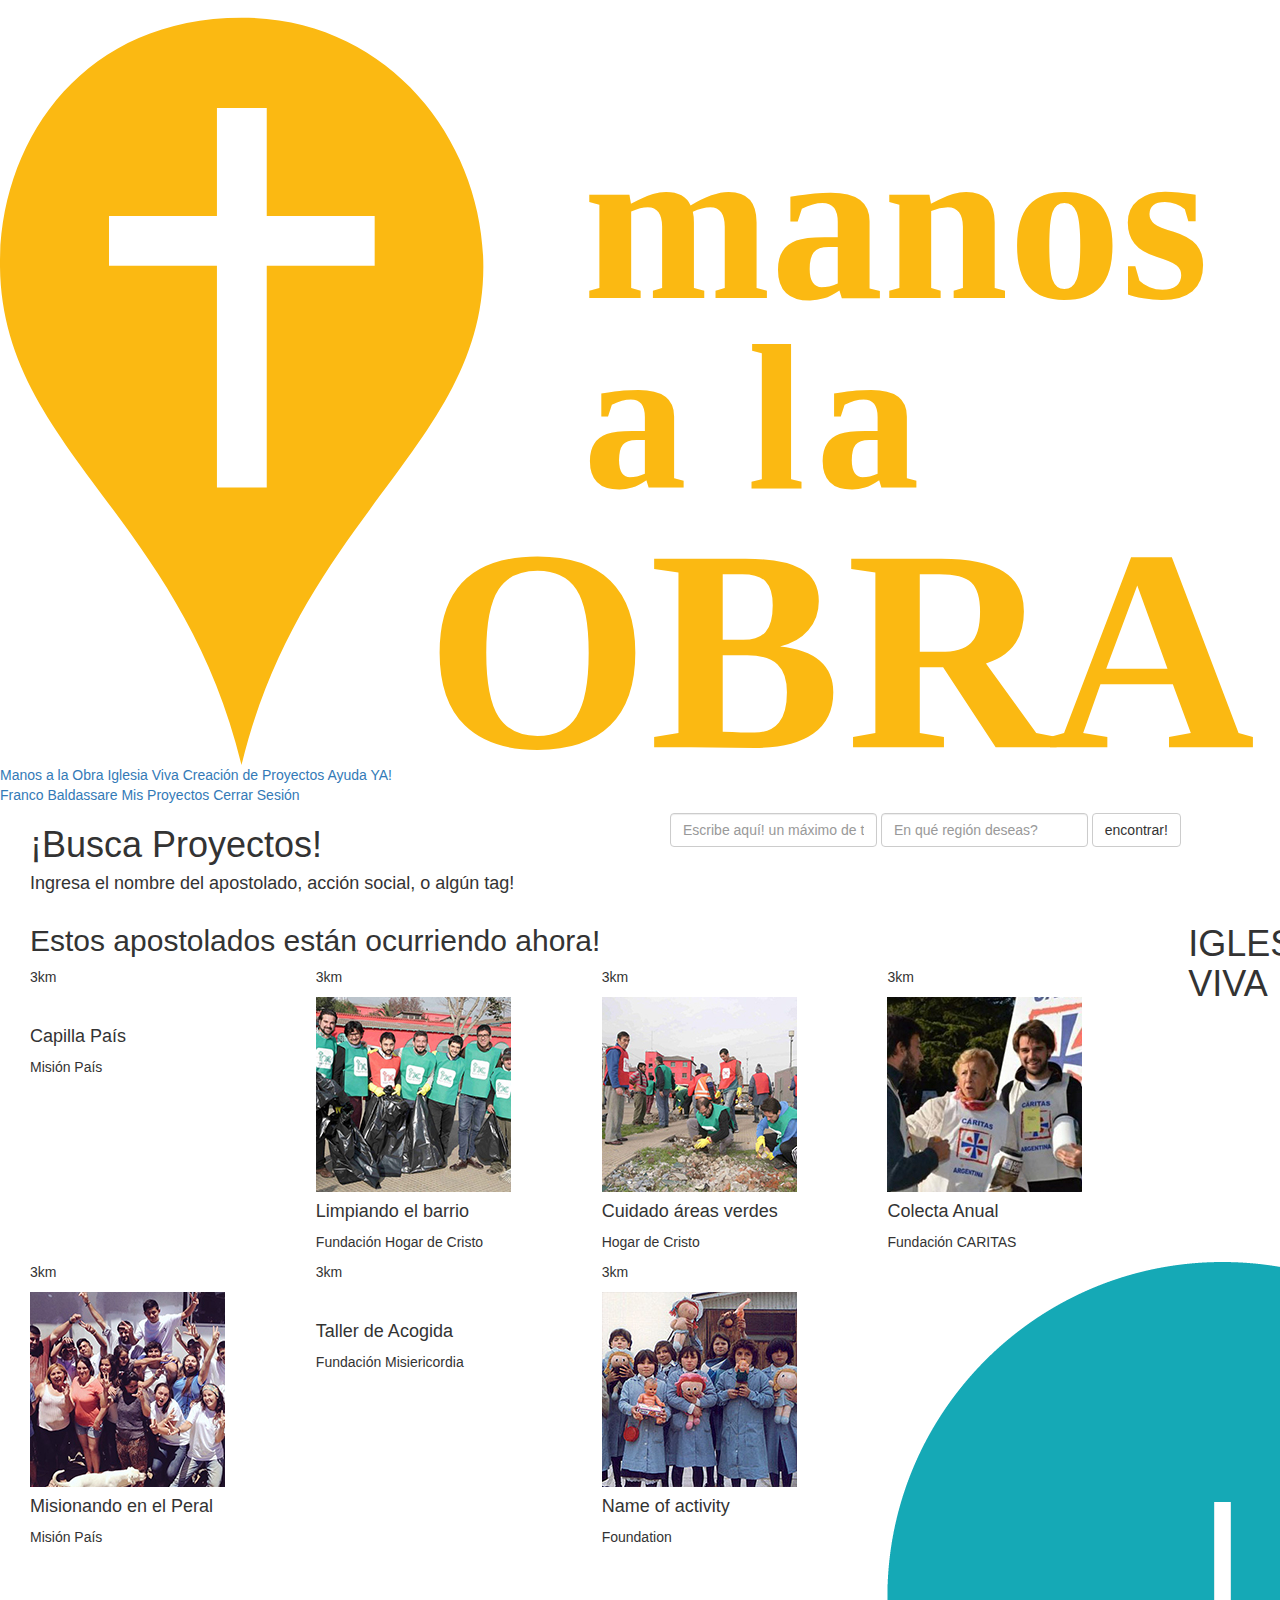
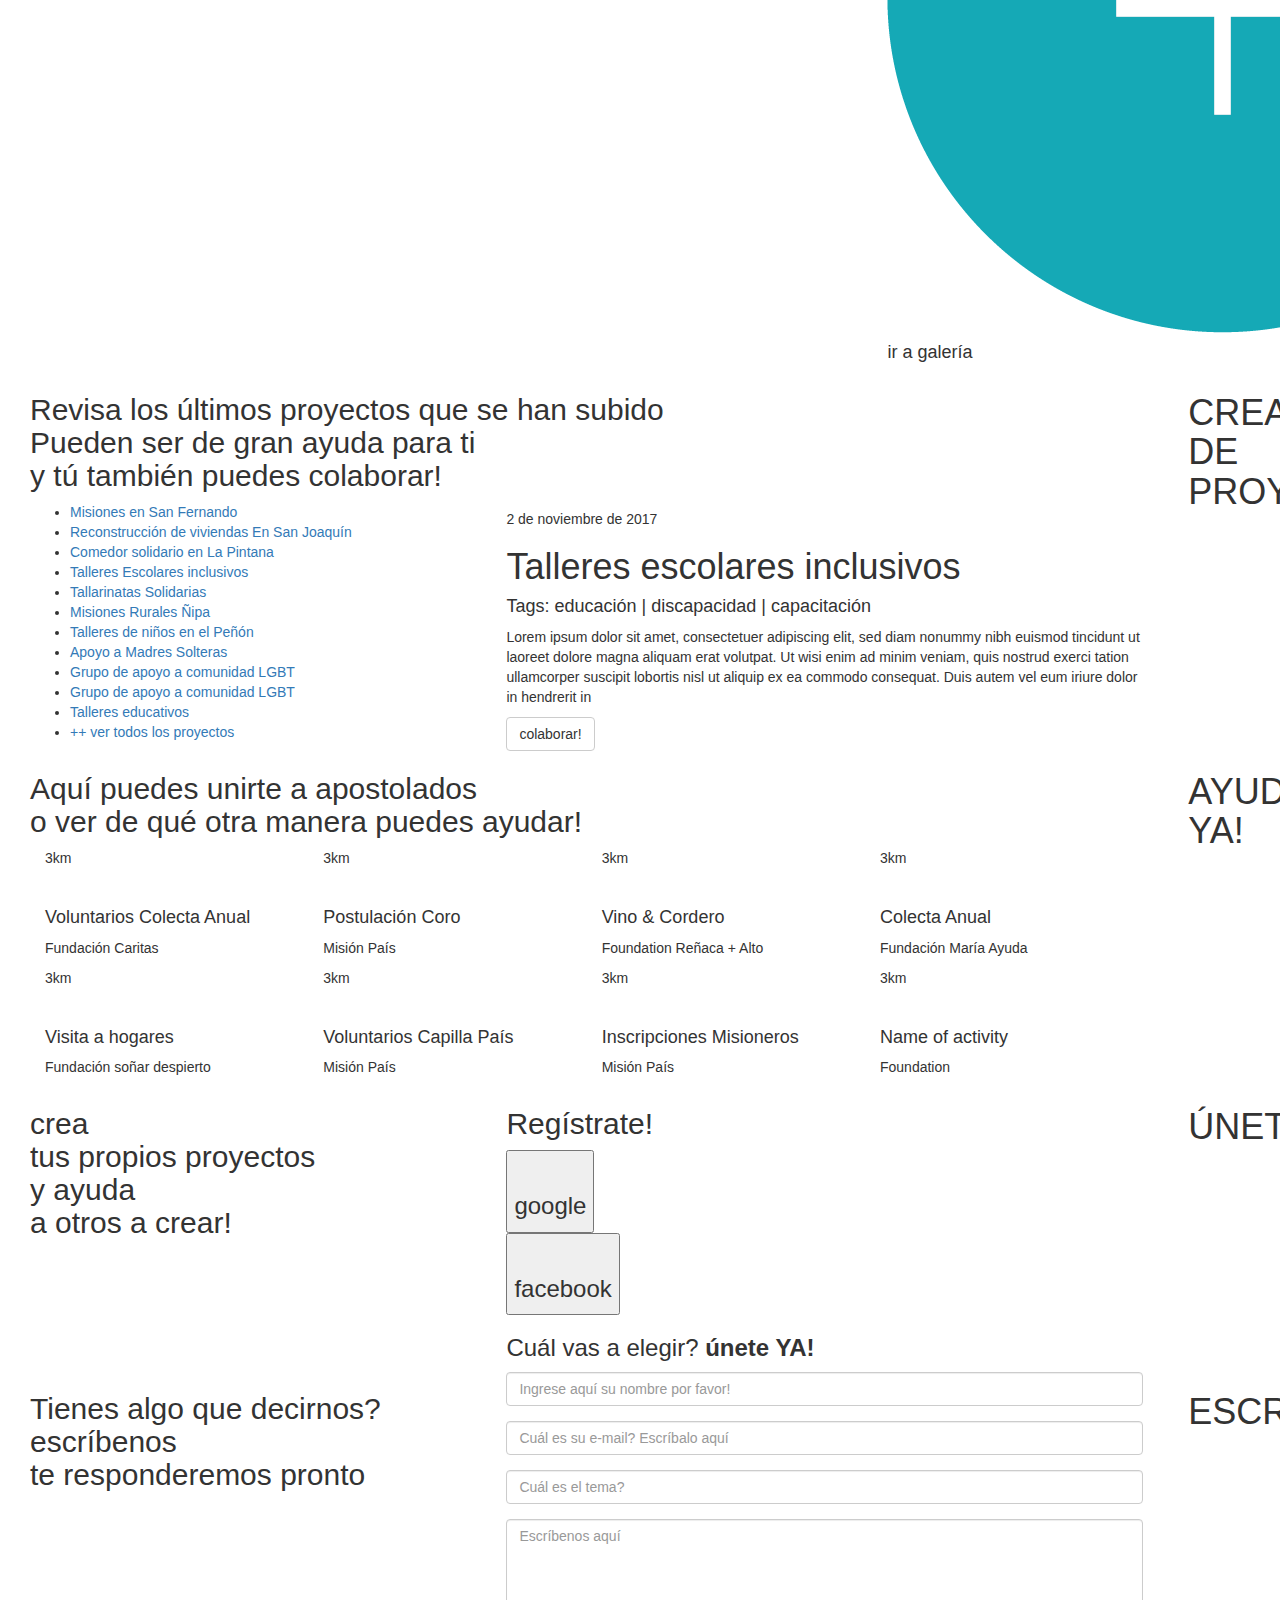
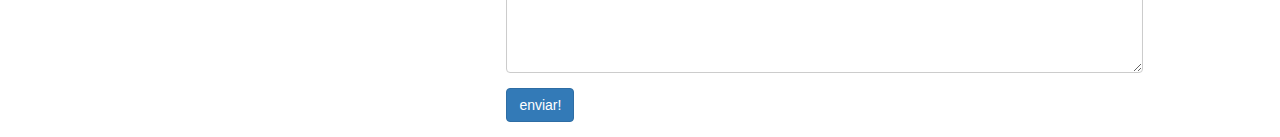
==== index.html @ 444c3d43 "agregando responsive" ====
<!DOCTYPE html>
<html lang="es">

<head>
    <meta charset="UTF-8">
    <meta name="viewport" content="width=device-width, initial-scale=1.0">
    <meta http-equiv="X-UA-Compatible" content="ie=edge">
    <title>Manos a la obra</title>

    <!-- Latest compiled and minified CSS -->
    <link rel="stylesheet" href="https://maxcdn.bootstrapcdn.com/bootstrap/3.3.7/css/bootstrap.min.css" integrity="sha384-BVYiiSIFeK1dGmJRAkycuHAHRg32OmUcww7on3RYdg4Va+PmSTsz/K68vbdEjh4u"
        crossorigin="anonymous">

    <!-- Galería de Javascript -> JQuery -->
    <script src="https://code.jquery.com/jquery-3.3.1.min.js"></script>

    <!-- Latest compiled and minified JavaScript -->
    <script src="https://maxcdn.bootstrapcdn.com/bootstrap/3.3.7/js/bootstrap.min.js" integrity="sha384-Tc5IQib027qvyjSMfHjOMaLkfuWVxZxUPnCJA7l2mCWNIpG9mGCD8wGNIcPD7Txa"
        crossorigin="anonymous"></script>

    <!-- My Css barbershop -->
    <link rel="stylesheet" href="assets/css/style.css">

    <!-- fonts -->
    <link href="https://fonts.googleapis.com/css?family=Libre+Baskerville:400,400i,700|Ubuntu:300,400,500,700" rel="stylesheet">
</head>

<body>
    <header>
        <div class="sidenav">
            <div class="sidenav-brand">
                <a href="index.html">
                    <img src="Assets/icons/logo.svg" alt="">
                </a>
            </div>
            <div class="sidenav-menu_top">
                <a href="#">Manos a la Obra</a>
                <a href="#">Iglesia Viva</a>
                <a href="#">Creación de Proyectos</a>
                <a href="#">Ayuda YA!</a>
            </div>
            <div class="sidenav-menu_botton">
                <div class="profile-avatar_img">
                </div>
                <a href="#">Franco Baldassare</a>
                <a href="#">Mis Proyectos</a>
                <a href="#">Cerrar Sesión</a>
            </div>
        </div>
    </header>
    <section id="buscador" class="container-fluid">
        <div class="row">
            <div class="col-lg-12 col-md-12 col-sm-12 col-xs-12">
                <div class="col-md-6">
                    <h1 class="color-violet">¡Busca Proyectos!</h1>
                    <h4 class="color-white">Ingresa el nombre del apostolado, acción social, o algún tag!</h4>
                </div>
                <div class="col-md-6">
                    <form class="navbar-form navbar-left" role="search">
                        <div class="form-group form-buscador">
                            <input type="text" class="form-control" placeholder="Escribe aquí! un máximo de tres, tags">
                        </div>
                        <div class="form-group form-buscador">
                            <input type="text" class="form-control" placeholder="En qué región deseas?">
                        </div>
                        <button type="submit" class="btn btn-default color-white">encontrar!</button>
                    </form>
                </div>
            </div>
        </div>
    </section>
    <section id="iglesia-viva" class=" container-fluid">
        <div class="row">
            <div class="col-lg-11 col-md-11 col-sm-11 col-xs-11">
                <div class="col-lg-12 col-md-12 col-sm-12 col-xs-12">
                    <h2 class="color-cian">Estos apostolados están ocurriendo ahora!</h2>
                </div>
                <div class="iglesia-viva_thumbnail col-md-3 col-sm-3 col-xs-6">
                    <div class="iglesia-viva_thumbnail_img">
                        <div class="iglesia-viva_thumbnail_img_km">
                            <p>3km</p>
                        </div>
                        <img src="assets/images/edit/capilla.jpg" class="img_circle img_circle_color-cian" alt="">
                    </div>
                    <h4>Capilla País</h4>
                    <p>Misión País</p>
                </div>
                <div class="iglesia-viva_thumbnail col-md-3 col-sm-3 col-xs-6">
                    <div class="iglesia-viva_thumbnail_img">
                        <div class="iglesia-viva_thumbnail_img_km">
                            <p>3km</p>
                        </div>
                        <img src="Assets/images/edit/img2.jpg" class="img_circle img_circle_color-cian" alt="">
                    </div>
                    <h4>Limpiando el barrio</h4>
                    <p>Fundación Hogar de Cristo</p>
                </div>
                <div class="iglesia-viva_thumbnail col-md-3 col-sm-3 col-xs-6">
                    <div class="iglesia-viva_thumbnail_img">
                        <div class="iglesia-viva_thumbnail_img_km">
                            <p>3km</p>
                        </div>
                        <img src="Assets/images/edit/img1.jpg" class="img_circle img_circle_color-cian" alt="">
                    </div>
                    <h4>Cuidado áreas verdes</h4>
                    <p>Hogar de Cristo</p>
                </div>
                <div class="iglesia-viva_thumbnail col-md-3 col-sm-3 col-xs-6">
                    <div class="iglesia-viva_thumbnail_img">
                        <div class="iglesia-viva_thumbnail_img_km">
                            <p>3km</p>
                        </div>
                        <img src="Assets/images/edit/img3.jpg" class="img_circle img_circle_color-cian" alt="">
                    </div>
                    <h4>Colecta Anual</h4>
                    <p>Fundación CARITAS</p>
                </div>
                <div class="iglesia-viva_thumbnail col-md-3 col-sm-3 col-xs-6">
                    <div class="iglesia-viva_thumbnail_img">
                        <div class="iglesia-viva_thumbnail_img_km">
                            <p>3km</p>
                        </div>
                        <img src="Assets/images/edit/img5.jpg" class="img_circle img_circle_color-cian" alt="">
                    </div>
                    <h4>Misionando en el Peral</h4>
                    <p>Misión País</p>
                </div>
                <div class="iglesia-viva_thumbnail col-md-3 col-sm-3 col-xs-6">
                    <div class="iglesia-viva_thumbnail_img">
                        <div class="iglesia-viva_thumbnail_img_km">
                            <p>3km</p>
                        </div>
                        <img src="assets/images/edit/misericordia.jpg" class="img_circle img_circle_color-cian" alt="">
                    </div>
                    <h4>Taller de Acogida</h4>
                    <p>Fundación Misiericordia</p>
                </div>
                <div class="iglesia-viva_thumbnail col-md-3 col-sm-3 col-xs-6">
                    <div class="iglesia-viva_thumbnail_img">
                        <div class="iglesia-viva_thumbnail_img_km">
                            <p>3km</p>
                        </div>
                        <img src="Assets/images/edit/img6.jpg" class="img_circle img_circle_color-cian" alt="">
                    </div>
                    <h4>Name of activity</h4>
                    <p>Foundation</p>
                </div>
                <div class="iglesia-viva_thumbnail col-md-3 col-sm-3 col-xs-6">
                    <div class="iglesia-viva_thumbnail_img">
                        <div class="iglesia-viva_thumbnail_img_km">

                        </div>
                        <img src="Assets/icons/07a9b6-01.png" class="img_circle img_circle_color-cian" alt="">
                    </div>
                    <h4>ir a galería </h4>
                </div>
            </div>
            <div class="col-md-1 col-sm-1 col-xs-1">
                <h1 class="text_vertical-rotate text-uppercase color-cian" class="text_vertical-rotate text-uppercase color-cian">Iglesia
                    viva</h1>
            </div>
        </div>

    </section>
    <section id="creacion-de-proyectos" class=" container-fluid">
        <div class="row">
            <div class="col-lg-11 col-md-11 col-sm-11 col-xs-11">
                <div class="col-lg-12 col-md-12 col-sm-12 col-xs-12">
                    <h2 class="color-white">
                        Revisa los últimos proyectos que se han subido<br>
                        Pueden ser de gran ayuda para ti<br>
                        y tú también puedes colaborar!
                    </h2>
                </div>
                <div class="col-md-5 crear-proyectos_font">
                    <ul>
                        <li><a href="#">Misiones en San Fernando
                            </a></li>
                        <li><a href="#">Reconstrucción de viviendas En San Joaquín
                            </a></li>
                        <li><a href="#">Comedor solidario en La Pintana
                            </a></li>
                        <li><a href="#">Talleres Escolares inclusivos</a></li>
                        <li><a href="#">Tallarinatas Solidarias
                            </a></li>
                        <li><a href="#">Misiones Rurales Ñipa
                            </a></li>
                        <li><a href="#" class="active">Talleres de niños en el Peñón
                            </a></li>
                        <li><a href="#">Apoyo a Madres Solteras
                            </a></li>
                        <li><a href="#">Grupo de apoyo a comunidad LGBT
                            </a></li>
                        <li><a href="#">Grupo de apoyo a comunidad LGBT
                            </a></li>
                        <li><a href="#">Talleres educativos
                            </a></li>
                        <li><a href="#">++ ver todos los proyectos</a></li>
                    </ul>
                </div>
                <div class="col-md-7 crear-proyectos_font">
                    <article class="nuevo-proyecto">
                        <h5>2 de noviembre de 2017</h5>
                        <h1>Talleres escolares inclusivos</h1>
                        <h4>Tags: educación | discapacidad | capacitación</h4>
                        <p>Lorem ipsum dolor sit amet, consectetuer adipiscing elit, sed diam nonummy nibh euismod
                            tincidunt ut laoreet dolore magna aliquam erat volutpat. Ut wisi enim ad minim veniam, quis
                            nostrud exerci tation ullamcorper suscipit lobortis nisl ut aliquip ex ea commodo
                            consequat. Duis autem vel eum iriure dolor in hendrerit in </p>
                        <button class="btn btn-default color-white">colaborar!</button>

                    </article>
                </div>
            </div>
            <div class="col-md-1">
                <h1 class="text_vertical-rotate text-uppercase color-white">creación de proyectos</h1>
            </div>
        </div>
    </section>
    <section id="ayuda-ya" class=" container-fluid">
        <div class="row">
            <div class="col-lg-11 col-md-11 col-sm-11 col-xs-11">

                <div class="col-lg-12 col-md-12 col-sm-12 col-xs-12">
                    <h2 class="color-violet">Aquí puedes unirte a apostolados<br>
                        o ver de qué otra manera puedes ayudar!</h2>
                </div>
                <div class="col-lg-12 col-md-12 col-sm-12 col-xs-12">
                    <div class="ayuda-ya_thumbnail col-lg-3 col-md-3 col-sm-3 col-xs-6">
                        <div class="ayuda-ya_thumbnail_img">
                            <div class="ayuda-ya_thumbnail_img_km">
                                <p>3km</p>
                            </div>
                            <img src="assets/images/edit/caritas.jpg" class="img_circle img_circle_color-violet" alt="">
                        </div>
                        <h4>Voluntarios Colecta Anual</h4>
                        <p>Fundación Caritas</p>
                    </div>
                    <div class="ayuda-ya_thumbnail col-lg-3 col-md-3 col-sm-3 col-xs-6">
                        <div class="ayuda-ya_thumbnail_img">

                            <div class="ayuda-ya_thumbnail_img_km">
                                <p>3km</p>
                            </div>
                            <img src="assets/images/edit/coromisionpais.jpg" class="img_circle img_circle_color-violet"
                                alt="">
                        </div>
                        <h4>Postulación Coro</h4>
                        <p>Misión País</p>
                    </div>
                    <div class="ayuda-ya_thumbnail col-lg-3 col-md-3 col-sm-3 col-xs-6">
                        <div class="ayuda-ya_thumbnail_img">
                            <div class="ayuda-ya_thumbnail_img_km">
                                <p>3km</p>
                            </div>
                            <img src="assets/images/edit/img4.jpg" class="img_circle img_circle_color-violet" alt="">
                        </div>
                        <h4>Vino & Cordero</h4>
                        <p>Foundation Reñaca + Alto</p>
                    </div>
                    <div class="ayuda-ya_thumbnail col-lg-3 col-md-3 col-sm-3 col-xs-6">
                        <div class="ayuda-ya_thumbnail_img">
                            <div class="ayuda-ya_thumbnail_img_km">
                                <p>3km</p>
                            </div>
                            <img src="assets/images/edit/img7.jpg" class="img_circle img_circle_color-violet" alt="">
                        </div>
                        <h4>Colecta Anual</h4>
                        <p>Fundación María Ayuda</p>
                    </div>
                    <div class="ayuda-ya_thumbnail col-lg-3 col-md-3 col-sm-3 col-xs-6">
                        <div class="ayuda-ya_thumbnail_img">
                            <div class="ayuda-ya_thumbnail_img_km">
                                <p>3km</p>
                            </div>
                            <img src="assets/images/edit/img9.jpg" class="img_circle img_circle_color-violet" alt="">
                        </div>
                        <h4>Visita a hogares</h4>
                        <p>Fundación soñar despierto</p>
                    </div>
                    <div class="ayuda-ya_thumbnail col-lg-3 col-md-3 col-sm-3 col-xs-6">
                        <div class="ayuda-ya_thumbnail_img">
                            <div class="ayuda-ya_thumbnail_img_km">
                                <p>3km</p>
                            </div>
                            <img src="assets/images/edit/inscripcionescapilla.jpg" class="img_circle img_circle_color-violet"
                                alt="">
                        </div>
                        <h4>Voluntarios Capilla País</h4>
                        <p>Misión País</p>
                    </div>
                    <div class="ayuda-ya_thumbnail col-lg-3 col-md-3 col-sm-3 col-xs-6">
                        <div class="ayuda-ya_thumbnail_img">
                            <div class="ayuda-ya_thumbnail_img_km">
                                <p>3km</p>
                            </div>
                            <img src="assets/images/edit/MisionPais.jpg" class="img_circle img_circle_color-violet" alt="">
                        </div>
                        <h4>Inscripciones Misioneros</h4>
                        <p>Misión País</p>
                    </div>
                    <div class="ayuda-ya_thumbnail col-lg-3 col-md-3 col-sm-3 col-xs-6">
                        <div class="ayuda-ya_thumbnail_img">
                            <div class="ayuda-ya_thumbnail_img_km">
                                <p>3km</p>
                            </div>
                            <img src="assets/images/edit/img3.jpg" class="img_circle img_circle_color-violet" alt="">
                        </div>
                        <h4>Name of activity</h4>
                        <p>Foundation</p>
                    </div>
                </div>
            </div>
            <div class="col-md-1">
                <h1 class="text_vertical-rotate text-uppercase color-violet">ayuda ya!</h1>
            </div>
        </div>
    </section>
    <section id="unete" class="container-fluid">
        <div class="row color-white">
            <div class="col-lg-11 col-md-11 col-sm-11 col-xs-11">
                <div class="col-md-5">
                    <h2 class=""><span class="mensaje-grande">crea</span><br>
                        tus propios proyectos<br>
                        <span class="mensaje-grande">y ayuda</span><br>
                        a otros a crear!</h2>
                </div>
                <div class="col-md-7">
                    <h2>Regístrate!</h2>
                    <button>
                        <img src="assets/icons/noun_gmail_1014790.svg" height="100px" alt="">
                        <h3>google</h3>
                    </button>
                    <div id="vertical-line"></div>
                    <button>
                        <img src="assets/icons/iconmonstr-facebook-6.svg" height="100px" alt="">
                        <h3>facebook</h3>
                    </button>
                    <h3>Cuál vas a elegir? <strong>únete YA!</strong></h3>
                </div>
            </div>
            <div class="col-md-1">
                <h1 class="text_vertical-rotate text-uppercase">únete</h1>
            </div>
        </div>
    </section>
    <footer id="contacto" class=" container-fluid">
        <div class="row color-white">
            <div class="col-lg-11 col-md-11 col-sm-11 col-xs-11">
                <div class="col-md-5">
                    <h2>
                        Tienes algo que decirnos?<br>
                        <span class="mensaje-grande">escríbenos</span> <br>
                        <span class="mensaje-light">te responderemos pronto</span>
                    </h2>
                </div>
                <div class="col-md-7">
                    <form role="form">
                        <div class="form-group">
                            <input type="email" class="form-control" placeholder="Ingrese aquí su nombre por favor!" id="email">
                        </div>
                        <div class="form-group">
                            <input type="email" class="form-control" placeholder="Cuál es su e-mail? Escríbalo aquí" id="email">
                        </div>
                        <div class="form-group">
                            <!-- Subject field -->
                            <input class="form-control" id="subject" name="subject" type="text" placeholder="Cuál es el tema?" />
                        </div>
                        <div class="form-group">
                            <!-- Message field -->
                            <textarea class="form-control" cols="30" id="message" name="message" rows="7" placeholder="Escríbenos aquí"></textarea>
                        </div>
                        <div class="form-group">
                            <button class="btn btn-primary " name="submit" type="submit">enviar!</button>
                        </div>
                    </form>
                </div>
            </div>
            <div class="col-md-1">
                <h1 class="text_vertical-rotate text-uppercase">Escríbenos!</h1>
            </div>
        </div>
    </footer>
</body>

</html>
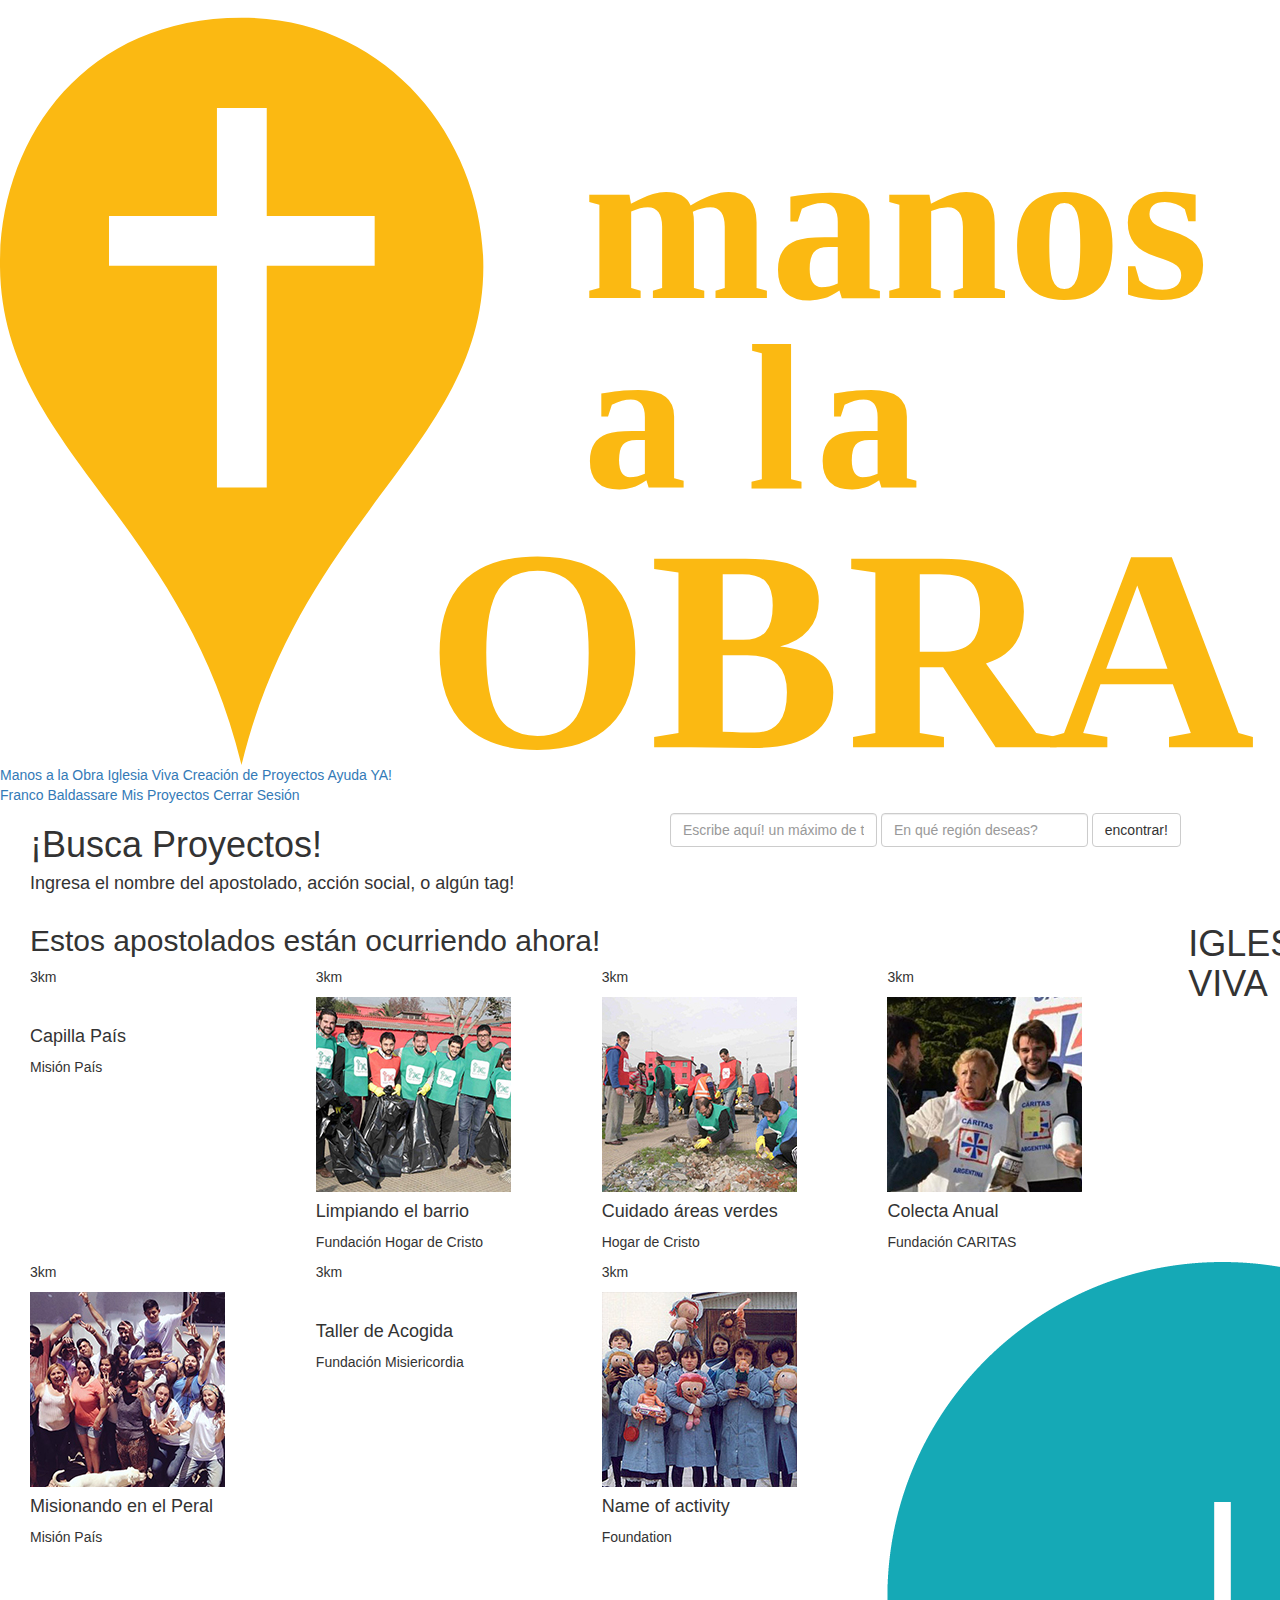
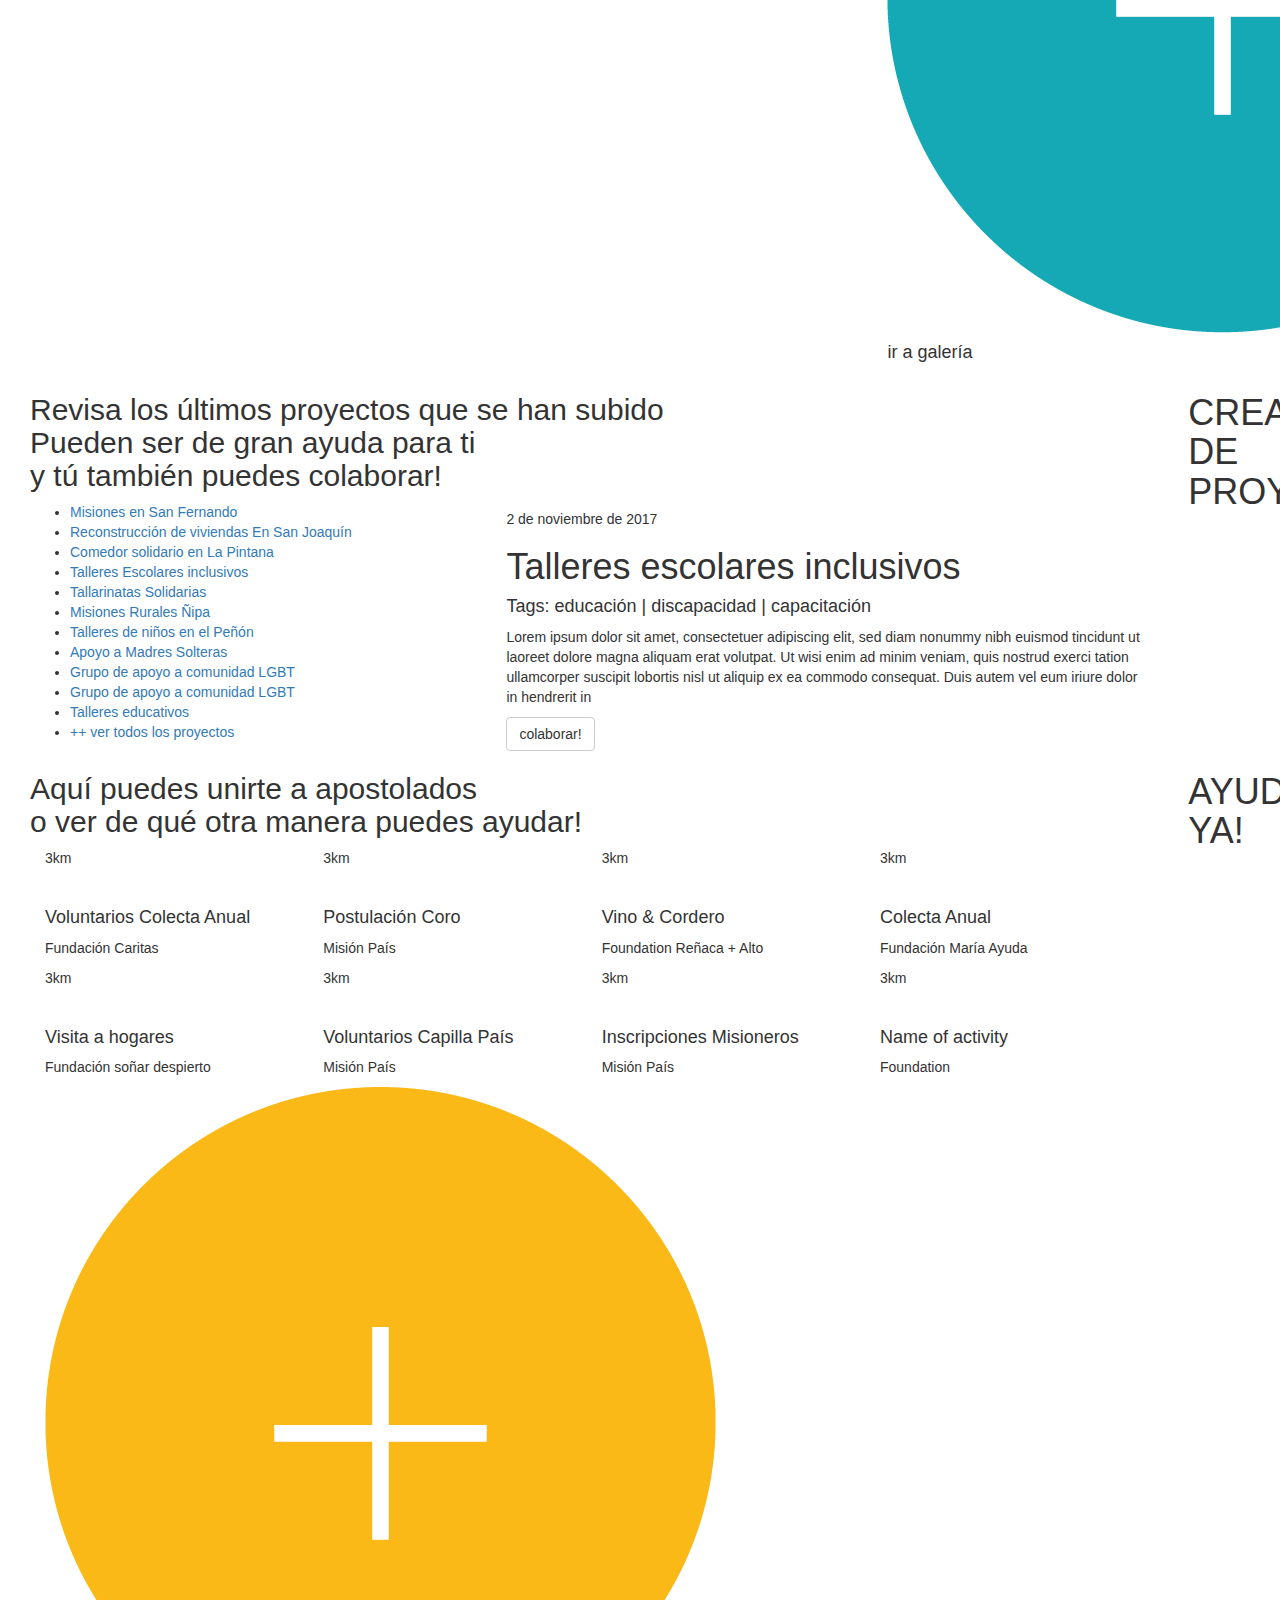
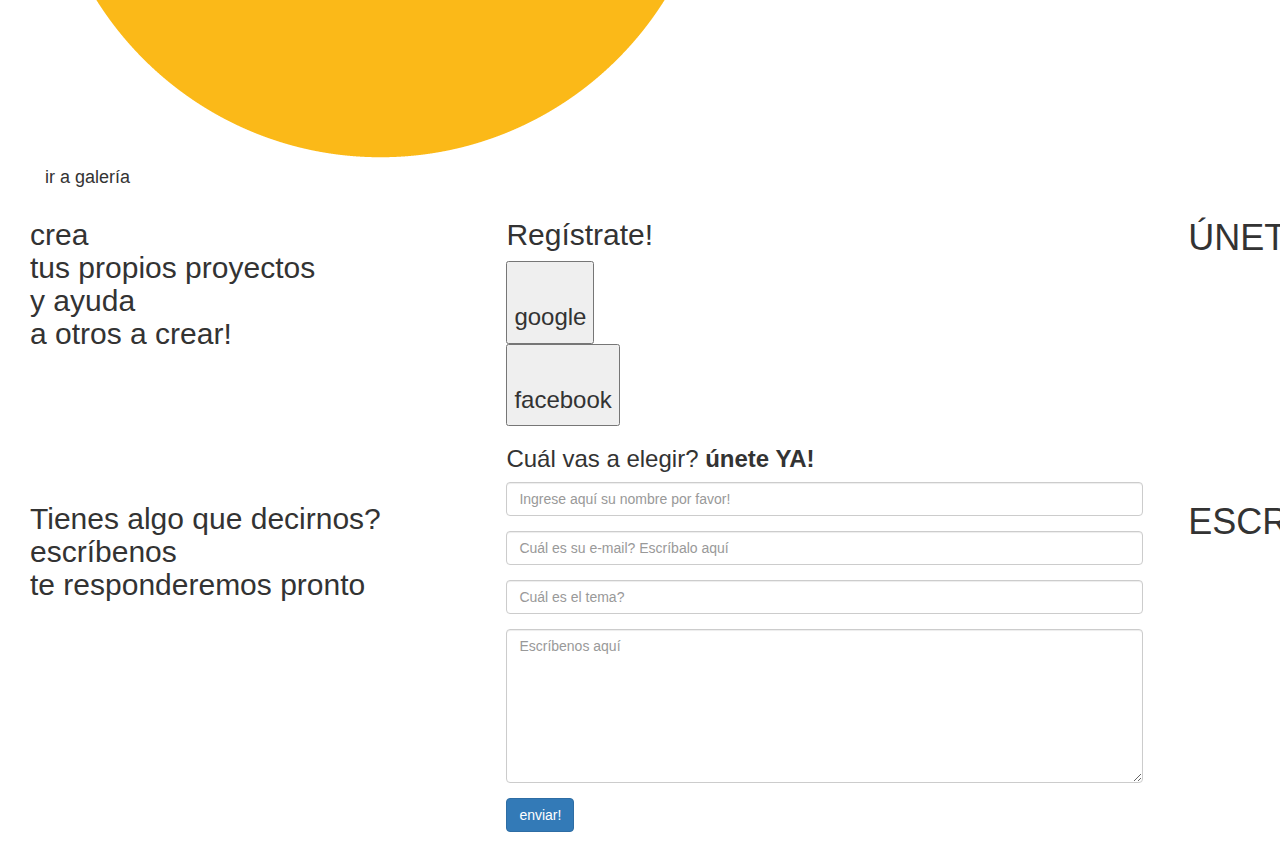
==== commit aae1a87f: "pruebas responsive" ====
--- a/index.html
+++ b/index.html
@@ -51,12 +51,12 @@
     <section id="buscador" class="container-fluid">
         <div class="row">
             <div class="col-lg-12 col-md-12 col-sm-12 col-xs-12">
-                <div class="col-md-6">
+                <div class="col-lg-6 col-md-6 col-sm-12 -col-xs-12">
                     <h1 class="color-violet">¡Busca Proyectos!</h1>
                     <h4 class="color-white">Ingresa el nombre del apostolado, acción social, o algún tag!</h4>
                 </div>
-                <div class="col-md-6">
-                    <form class="navbar-form navbar-left" role="search">
+                <div class="col-lg-6 col-md-6 col-sm-12 -col-xs-12">
+                    <form class="navbar-form" role="search">
                         <div class="form-group form-buscador">
                             <input type="text" class="form-control" placeholder="Escribe aquí! un máximo de tres, tags">
                         </div>
@@ -155,7 +155,7 @@
                     <h4>ir a galería </h4>
                 </div>
             </div>
-            <div class="col-md-1 col-sm-1 col-xs-1">
+            <div class="col-lg-1 col-md-1 col-sm-1 col-xs-1">
                 <h1 class="text_vertical-rotate text-uppercase color-cian" class="text_vertical-rotate text-uppercase color-cian">Iglesia
                     viva</h1>
             </div>
@@ -172,7 +172,7 @@
                         y tú también puedes colaborar!
                     </h2>
                 </div>
-                <div class="col-md-5 crear-proyectos_font">
+                <div class="col-lg-5 col-md-5 col-sm-5 col-xs-12 crear-proyectos_font">
                     <ul>
                         <li><a href="#">Misiones en San Fernando
                             </a></li>
@@ -198,7 +198,7 @@
                         <li><a href="#">++ ver todos los proyectos</a></li>
                     </ul>
                 </div>
-                <div class="col-md-7 crear-proyectos_font">
+                <div class="col-lg-7 col-md-7 col-sm-7 col-xs-12 crear-proyectos_font">
                     <article class="nuevo-proyecto">
                         <h5>2 de noviembre de 2017</h5>
                         <h1>Talleres escolares inclusivos</h1>
@@ -212,21 +212,20 @@
                     </article>
                 </div>
             </div>
-            <div class="col-md-1">
+            <div class="col-lg-1 col-md-1 col-sm-1 col-xs-1">
                 <h1 class="text_vertical-rotate text-uppercase color-white">creación de proyectos</h1>
             </div>
         </div>
     </section>
     <section id="ayuda-ya" class=" container-fluid">
         <div class="row">
-            <div class="col-lg-11 col-md-11 col-sm-11 col-xs-11">
-
+            <div class="col-lg-11 col-md-11 col-sm-11 col-xs-10">
                 <div class="col-lg-12 col-md-12 col-sm-12 col-xs-12">
                     <h2 class="color-violet">Aquí puedes unirte a apostolados<br>
                         o ver de qué otra manera puedes ayudar!</h2>
                 </div>
                 <div class="col-lg-12 col-md-12 col-sm-12 col-xs-12">
-                    <div class="ayuda-ya_thumbnail col-lg-3 col-md-3 col-sm-3 col-xs-6">
+                    <div class="ayuda-ya_thumbnail col-lg-3 col-md-3 col-sm-4 col-xs-6">
                         <div class="ayuda-ya_thumbnail_img">
                             <div class="ayuda-ya_thumbnail_img_km">
                                 <p>3km</p>
@@ -236,7 +235,7 @@
                         <h4>Voluntarios Colecta Anual</h4>
                         <p>Fundación Caritas</p>
                     </div>
-                    <div class="ayuda-ya_thumbnail col-lg-3 col-md-3 col-sm-3 col-xs-6">
+                    <div class="ayuda-ya_thumbnail col-lg-3 col-md-3 col-sm-4 col-xs-6">
                         <div class="ayuda-ya_thumbnail_img">
 
                             <div class="ayuda-ya_thumbnail_img_km">
@@ -248,7 +247,7 @@
                         <h4>Postulación Coro</h4>
                         <p>Misión País</p>
                     </div>
-                    <div class="ayuda-ya_thumbnail col-lg-3 col-md-3 col-sm-3 col-xs-6">
+                    <div class="ayuda-ya_thumbnail col-lg-3 col-md-3 col-sm-4 col-xs-6">
                         <div class="ayuda-ya_thumbnail_img">
                             <div class="ayuda-ya_thumbnail_img_km">
                                 <p>3km</p>
@@ -258,7 +257,7 @@
                         <h4>Vino & Cordero</h4>
                         <p>Foundation Reñaca + Alto</p>
                     </div>
-                    <div class="ayuda-ya_thumbnail col-lg-3 col-md-3 col-sm-3 col-xs-6">
+                    <div class="ayuda-ya_thumbnail col-lg-3 col-md-3 col-sm-4 col-xs-6">
                         <div class="ayuda-ya_thumbnail_img">
                             <div class="ayuda-ya_thumbnail_img_km">
                                 <p>3km</p>
@@ -268,7 +267,7 @@
                         <h4>Colecta Anual</h4>
                         <p>Fundación María Ayuda</p>
                     </div>
-                    <div class="ayuda-ya_thumbnail col-lg-3 col-md-3 col-sm-3 col-xs-6">
+                    <div class="ayuda-ya_thumbnail col-lg-3 col-md-3 col-sm-4 col-xs-6">
                         <div class="ayuda-ya_thumbnail_img">
                             <div class="ayuda-ya_thumbnail_img_km">
                                 <p>3km</p>
@@ -278,7 +277,7 @@
                         <h4>Visita a hogares</h4>
                         <p>Fundación soñar despierto</p>
                     </div>
-                    <div class="ayuda-ya_thumbnail col-lg-3 col-md-3 col-sm-3 col-xs-6">
+                    <div class="ayuda-ya_thumbnail col-lg-3 col-md-3 col-sm-4 col-xs-6">
                         <div class="ayuda-ya_thumbnail_img">
                             <div class="ayuda-ya_thumbnail_img_km">
                                 <p>3km</p>
@@ -289,7 +288,7 @@
                         <h4>Voluntarios Capilla País</h4>
                         <p>Misión País</p>
                     </div>
-                    <div class="ayuda-ya_thumbnail col-lg-3 col-md-3 col-sm-3 col-xs-6">
+                    <div class="ayuda-ya_thumbnail col-lg-3 col-md-3 col-sm-4 col-xs-6">
                         <div class="ayuda-ya_thumbnail_img">
                             <div class="ayuda-ya_thumbnail_img_km">
                                 <p>3km</p>
@@ -299,7 +298,7 @@
                         <h4>Inscripciones Misioneros</h4>
                         <p>Misión País</p>
                     </div>
-                    <div class="ayuda-ya_thumbnail col-lg-3 col-md-3 col-sm-3 col-xs-6">
+                    <div class="ayuda-ya_thumbnail col-lg-3 col-md-3 col-sm-4 col-xs-6">
                         <div class="ayuda-ya_thumbnail_img">
                             <div class="ayuda-ya_thumbnail_img_km">
                                 <p>3km</p>
@@ -309,9 +308,18 @@
                         <h4>Name of activity</h4>
                         <p>Foundation</p>
                     </div>
-                </div>
-            </div>
-            <div class="col-md-1">
+                    <div class="ayuda-ya_thumbnail col-lg-3 col-md-3 col-sm-4 col-xs-6">
+                        <div class="ayuda-ya_thumbnail_img">
+                            <div class="ayuda-ya_thumbnail_img_km">
+
+                            </div>
+                            <img src="Assets/icons/fbb909-01.png" class="img_circle img_circle_color-violet" alt="">
+                        </div>
+                        <h4>ir a galería </h4>
+                    </div>
+                </div>
+            </div>
+            <div class="col-lg-1 col-md-1 col-sm-1 col-xs-2">
                 <h1 class="text_vertical-rotate text-uppercase color-violet">ayuda ya!</h1>
             </div>
         </div>
@@ -319,27 +327,27 @@
     <section id="unete" class="container-fluid">
         <div class="row color-white">
             <div class="col-lg-11 col-md-11 col-sm-11 col-xs-11">
-                <div class="col-md-5">
+                <div class="col-lg-5 col-md-5 col-sm-5 col-xs-12">
                     <h2 class=""><span class="mensaje-grande">crea</span><br>
                         tus propios proyectos<br>
                         <span class="mensaje-grande">y ayuda</span><br>
                         a otros a crear!</h2>
                 </div>
-                <div class="col-md-7">
+                <div class="col-lg-7 col-md-7 col-sm-7 col-xs-12">
                     <h2>Regístrate!</h2>
                     <button>
-                        <img src="assets/icons/noun_gmail_1014790.svg" height="100px" alt="">
+                        <img src="assets/icons/noun_gmail_1014790.svg" height="50px" alt="">
                         <h3>google</h3>
                     </button>
                     <div id="vertical-line"></div>
                     <button>
-                        <img src="assets/icons/iconmonstr-facebook-6.svg" height="100px" alt="">
+                        <img src="assets/icons/iconmonstr-facebook-6.svg" height="50px" alt="">
                         <h3>facebook</h3>
                     </button>
                     <h3>Cuál vas a elegir? <strong>únete YA!</strong></h3>
                 </div>
             </div>
-            <div class="col-md-1">
+            <div class="col-lg-1 col-md-1 col-sm-1 col-xs-1">
                 <h1 class="text_vertical-rotate text-uppercase">únete</h1>
             </div>
         </div>
@@ -347,14 +355,14 @@
     <footer id="contacto" class=" container-fluid">
         <div class="row color-white">
             <div class="col-lg-11 col-md-11 col-sm-11 col-xs-11">
-                <div class="col-md-5">
+                <div class="col-lg-5 col-md-5 col-sm-5 col-xs-12">
                     <h2>
                         Tienes algo que decirnos?<br>
                         <span class="mensaje-grande">escríbenos</span> <br>
                         <span class="mensaje-light">te responderemos pronto</span>
                     </h2>
                 </div>
-                <div class="col-md-7">
+                <div class="col-lg-7 col-md-7 col-sm-7 col-xs-12">
                     <form role="form">
                         <div class="form-group">
                             <input type="email" class="form-control" placeholder="Ingrese aquí su nombre por favor!" id="email">
@@ -376,7 +384,7 @@
                     </form>
                 </div>
             </div>
-            <div class="col-md-1">
+            <div class="col-lg-1 col-md-1 col-sm-1 col-xs-1">
                 <h1 class="text_vertical-rotate text-uppercase">Escríbenos!</h1>
             </div>
         </div>
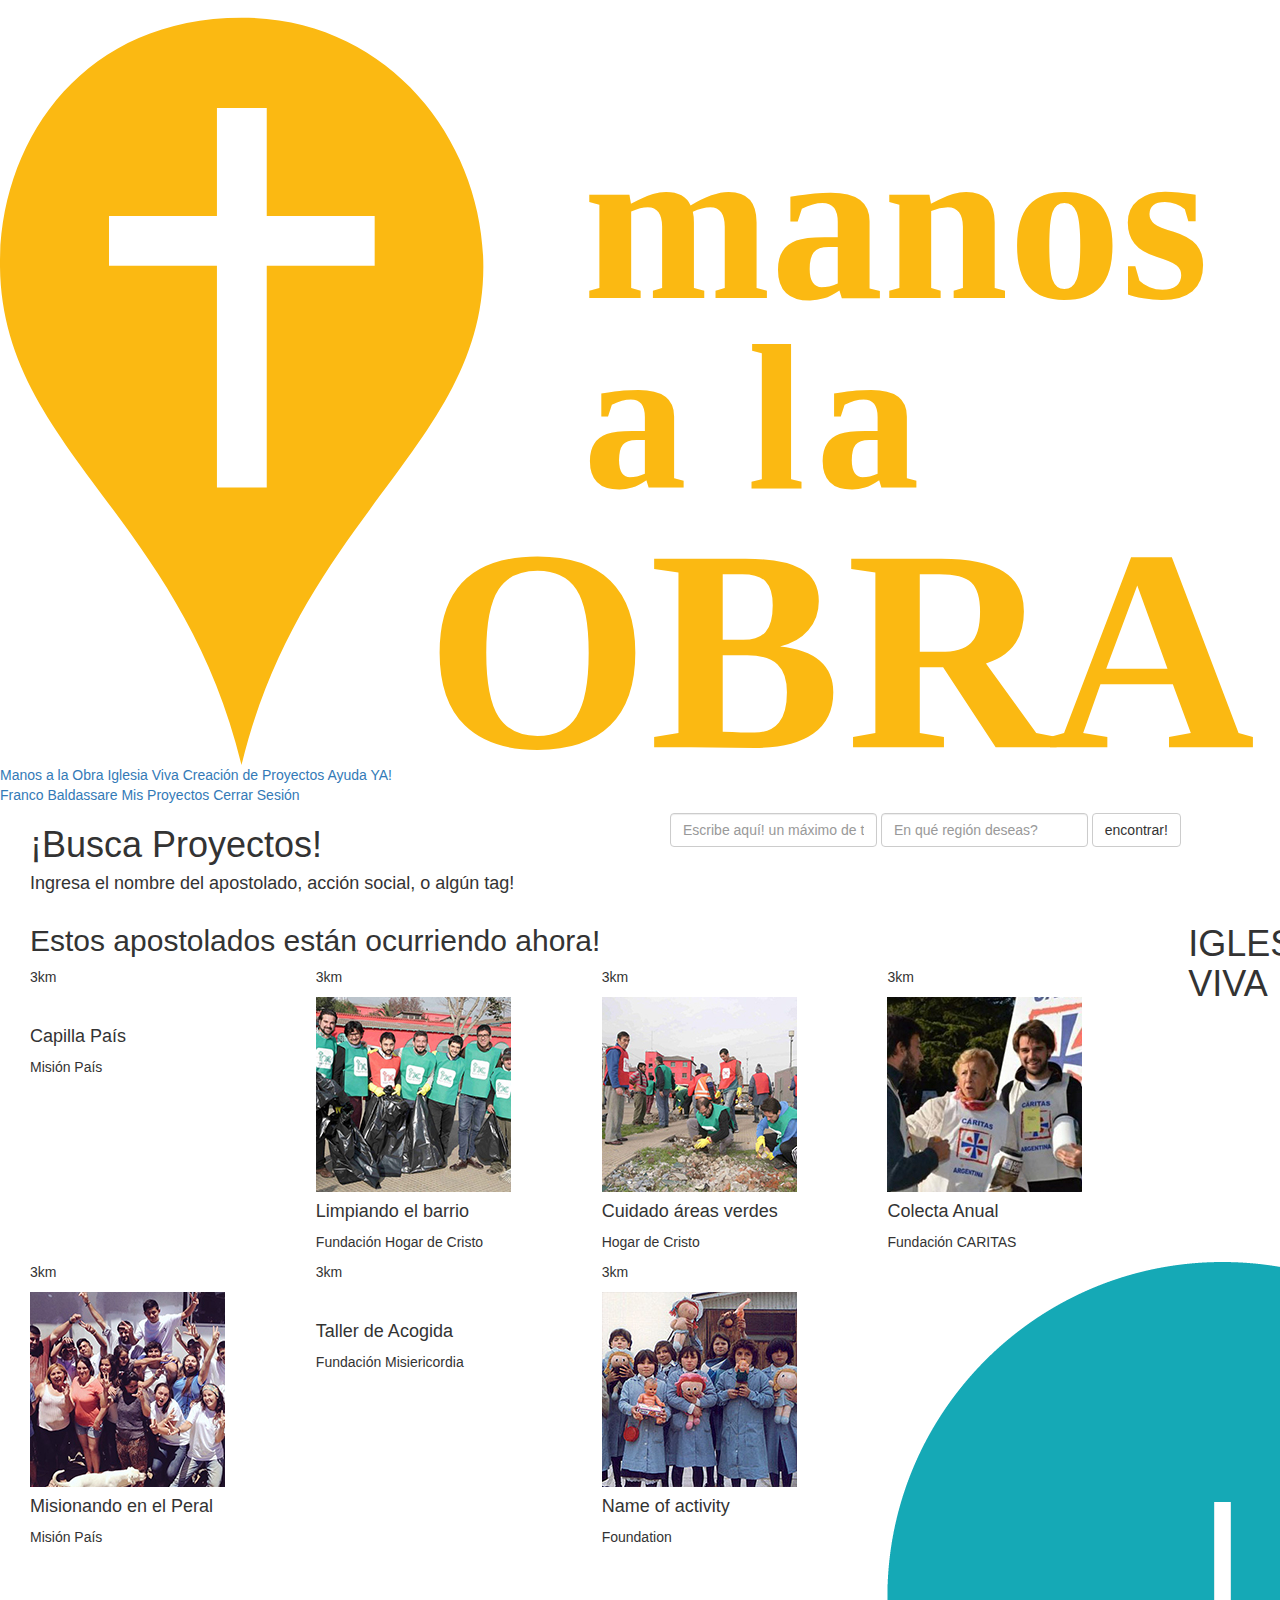
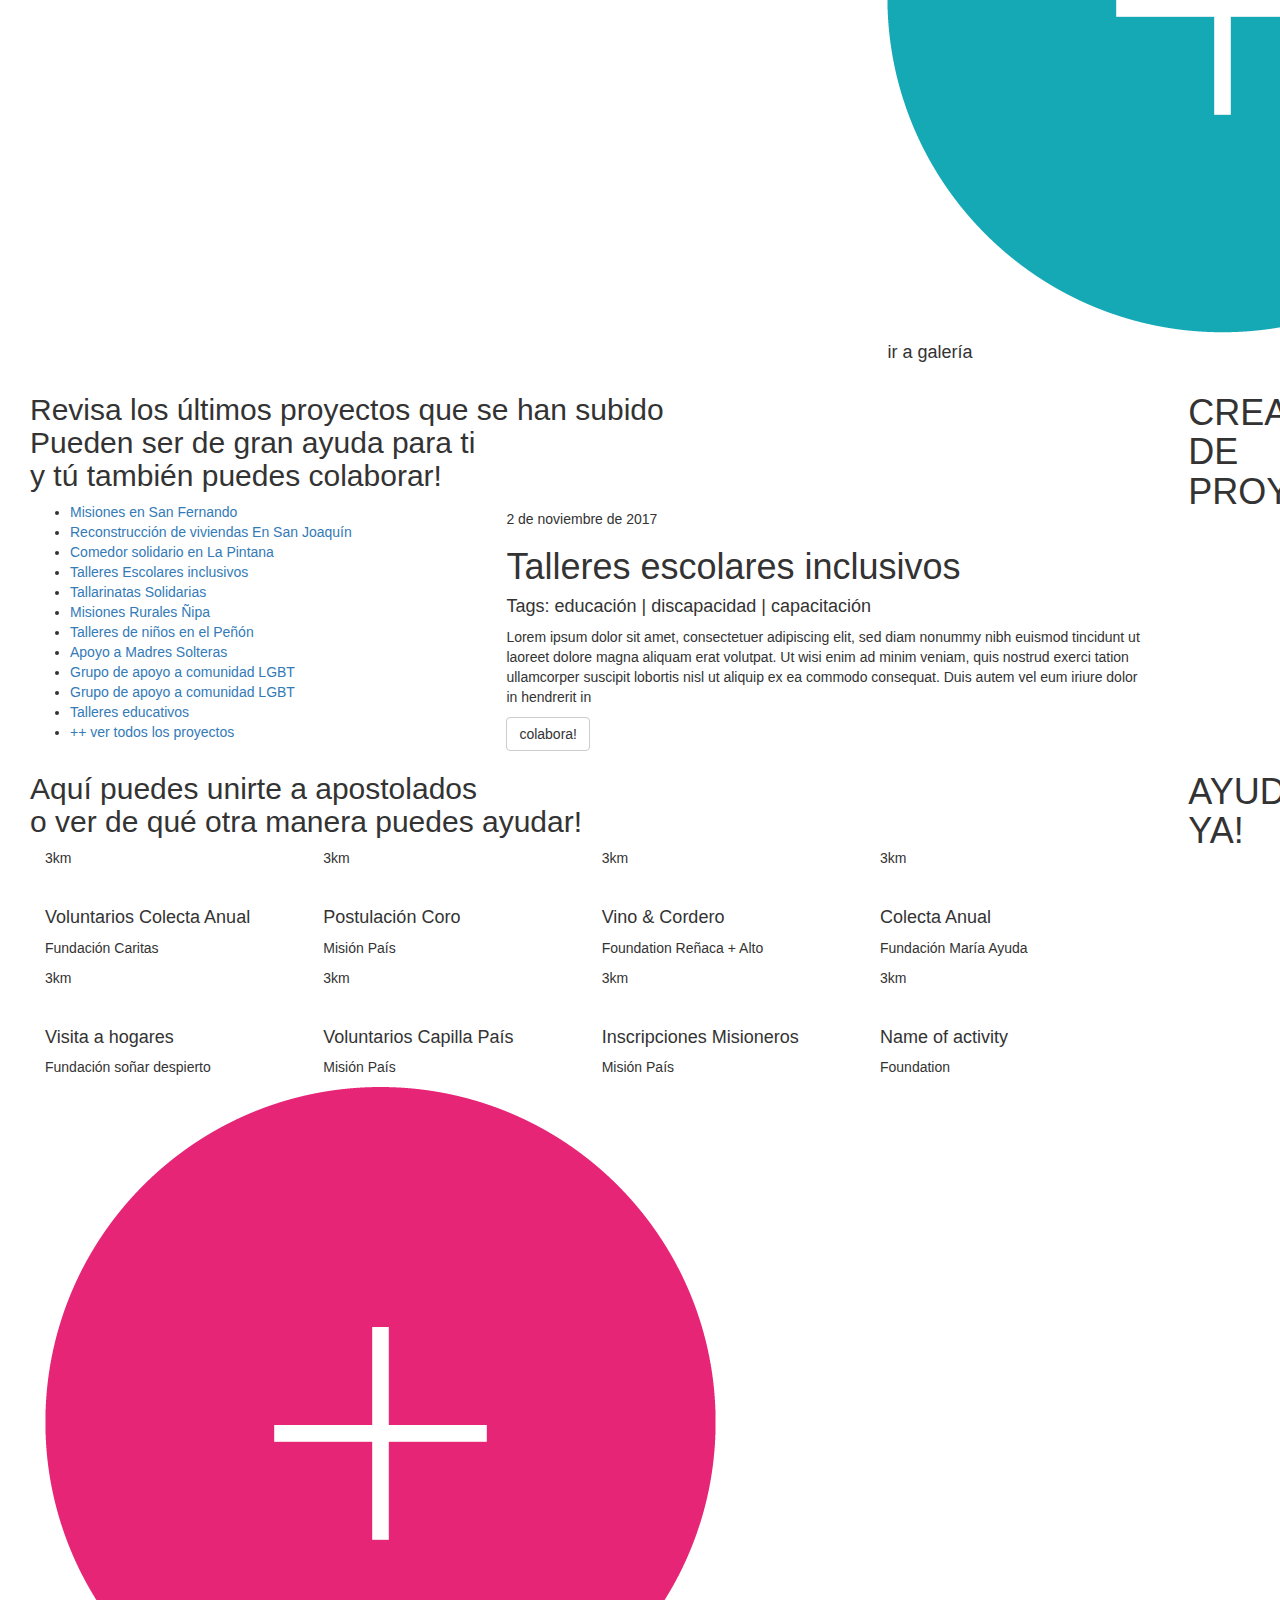
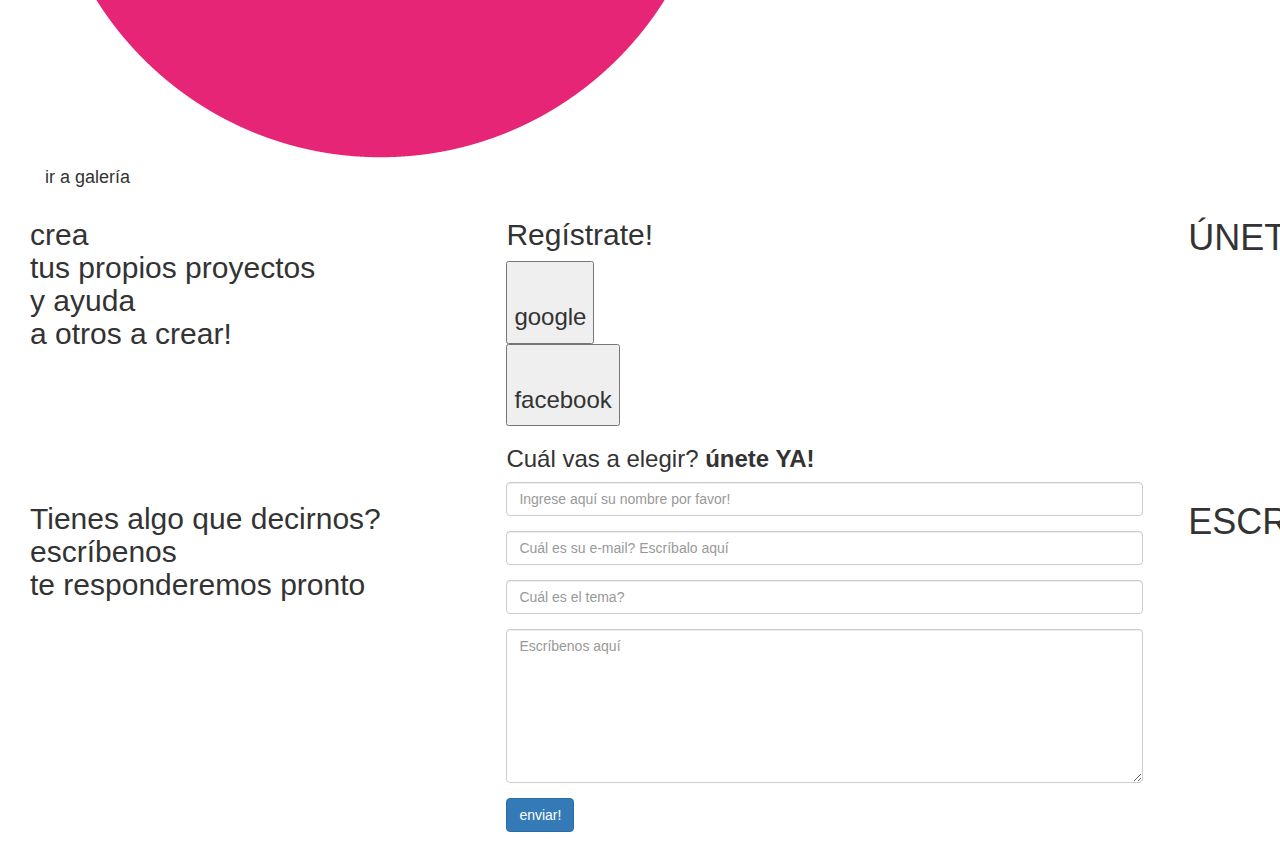
==== commit 906e51bf: "arreglado sidenav" ====
--- a/index.html
+++ b/index.html
@@ -34,7 +34,7 @@
                 </a>
             </div>
             <div class="sidenav-menu_top">
-                <a href="#">Manos a la Obra</a>
+                <a href="#" class="active">Manos a la Obra</a>
                 <a href="#">Iglesia Viva</a>
                 <a href="#">Creación de Proyectos</a>
                 <a href="#">Ayuda YA!</a>
@@ -75,7 +75,7 @@
                 <div class="col-lg-12 col-md-12 col-sm-12 col-xs-12">
                     <h2 class="color-cian">Estos apostolados están ocurriendo ahora!</h2>
                 </div>
-                <div class="iglesia-viva_thumbnail col-md-3 col-sm-3 col-xs-6">
+                <div class="iglesia-viva_thumbnail col-md-3 col-sm-4 col-xs-6">
                     <div class="iglesia-viva_thumbnail_img">
                         <div class="iglesia-viva_thumbnail_img_km">
                             <p>3km</p>
@@ -85,7 +85,7 @@
                     <h4>Capilla País</h4>
                     <p>Misión País</p>
                 </div>
-                <div class="iglesia-viva_thumbnail col-md-3 col-sm-3 col-xs-6">
+                <div class="iglesia-viva_thumbnail col-md-3 col-sm-4 col-xs-6">
                     <div class="iglesia-viva_thumbnail_img">
                         <div class="iglesia-viva_thumbnail_img_km">
                             <p>3km</p>
@@ -95,7 +95,7 @@
                     <h4>Limpiando el barrio</h4>
                     <p>Fundación Hogar de Cristo</p>
                 </div>
-                <div class="iglesia-viva_thumbnail col-md-3 col-sm-3 col-xs-6">
+                <div class="iglesia-viva_thumbnail col-md-3 col-sm-4 col-xs-6">
                     <div class="iglesia-viva_thumbnail_img">
                         <div class="iglesia-viva_thumbnail_img_km">
                             <p>3km</p>
@@ -105,7 +105,7 @@
                     <h4>Cuidado áreas verdes</h4>
                     <p>Hogar de Cristo</p>
                 </div>
-                <div class="iglesia-viva_thumbnail col-md-3 col-sm-3 col-xs-6">
+                <div class="iglesia-viva_thumbnail col-md-3 col-sm-4 col-xs-6">
                     <div class="iglesia-viva_thumbnail_img">
                         <div class="iglesia-viva_thumbnail_img_km">
                             <p>3km</p>
@@ -115,7 +115,7 @@
                     <h4>Colecta Anual</h4>
                     <p>Fundación CARITAS</p>
                 </div>
-                <div class="iglesia-viva_thumbnail col-md-3 col-sm-3 col-xs-6">
+                <div class="iglesia-viva_thumbnail col-md-3 col-sm-4 col-xs-6">
                     <div class="iglesia-viva_thumbnail_img">
                         <div class="iglesia-viva_thumbnail_img_km">
                             <p>3km</p>
@@ -125,7 +125,7 @@
                     <h4>Misionando en el Peral</h4>
                     <p>Misión País</p>
                 </div>
-                <div class="iglesia-viva_thumbnail col-md-3 col-sm-3 col-xs-6">
+                <div class="iglesia-viva_thumbnail col-md-3 col-sm-4 col-xs-6">
                     <div class="iglesia-viva_thumbnail_img">
                         <div class="iglesia-viva_thumbnail_img_km">
                             <p>3km</p>
@@ -135,7 +135,7 @@
                     <h4>Taller de Acogida</h4>
                     <p>Fundación Misiericordia</p>
                 </div>
-                <div class="iglesia-viva_thumbnail col-md-3 col-sm-3 col-xs-6">
+                <div class="iglesia-viva_thumbnail col-md-3 col-sm-4 col-xs-6">
                     <div class="iglesia-viva_thumbnail_img">
                         <div class="iglesia-viva_thumbnail_img_km">
                             <p>3km</p>
@@ -145,7 +145,7 @@
                     <h4>Name of activity</h4>
                     <p>Foundation</p>
                 </div>
-                <div class="iglesia-viva_thumbnail col-md-3 col-sm-3 col-xs-6">
+                <div class="iglesia-viva_thumbnail col-md-3 col-sm-4 col-xs-6">
                     <div class="iglesia-viva_thumbnail_img">
                         <div class="iglesia-viva_thumbnail_img_km">
 
@@ -207,7 +207,7 @@
                             tincidunt ut laoreet dolore magna aliquam erat volutpat. Ut wisi enim ad minim veniam, quis
                             nostrud exerci tation ullamcorper suscipit lobortis nisl ut aliquip ex ea commodo
                             consequat. Duis autem vel eum iriure dolor in hendrerit in </p>
-                        <button class="btn btn-default color-white">colaborar!</button>
+                        <button class="btn btn-default color-white">colabora!</button>
 
                     </article>
                 </div>
@@ -219,7 +219,7 @@
     </section>
     <section id="ayuda-ya" class=" container-fluid">
         <div class="row">
-            <div class="col-lg-11 col-md-11 col-sm-11 col-xs-10">
+            <div class="col-lg-11 col-md-11 col-sm-11 col-xs-11">
                 <div class="col-lg-12 col-md-12 col-sm-12 col-xs-12">
                     <h2 class="color-violet">Aquí puedes unirte a apostolados<br>
                         o ver de qué otra manera puedes ayudar!</h2>
@@ -313,13 +313,13 @@
                             <div class="ayuda-ya_thumbnail_img_km">
 
                             </div>
-                            <img src="Assets/icons/fbb909-01.png" class="img_circle img_circle_color-violet" alt="">
+                            <img src="Assets/icons/e62a76-01.png" class="img_circle img_circle_color-violet" alt="">
                         </div>
                         <h4>ir a galería </h4>
                     </div>
                 </div>
             </div>
-            <div class="col-lg-1 col-md-1 col-sm-1 col-xs-2">
+            <div class="col-lg-1 col-md-1 col-sm-1 col-xs-1">
                 <h1 class="text_vertical-rotate text-uppercase color-violet">ayuda ya!</h1>
             </div>
         </div>
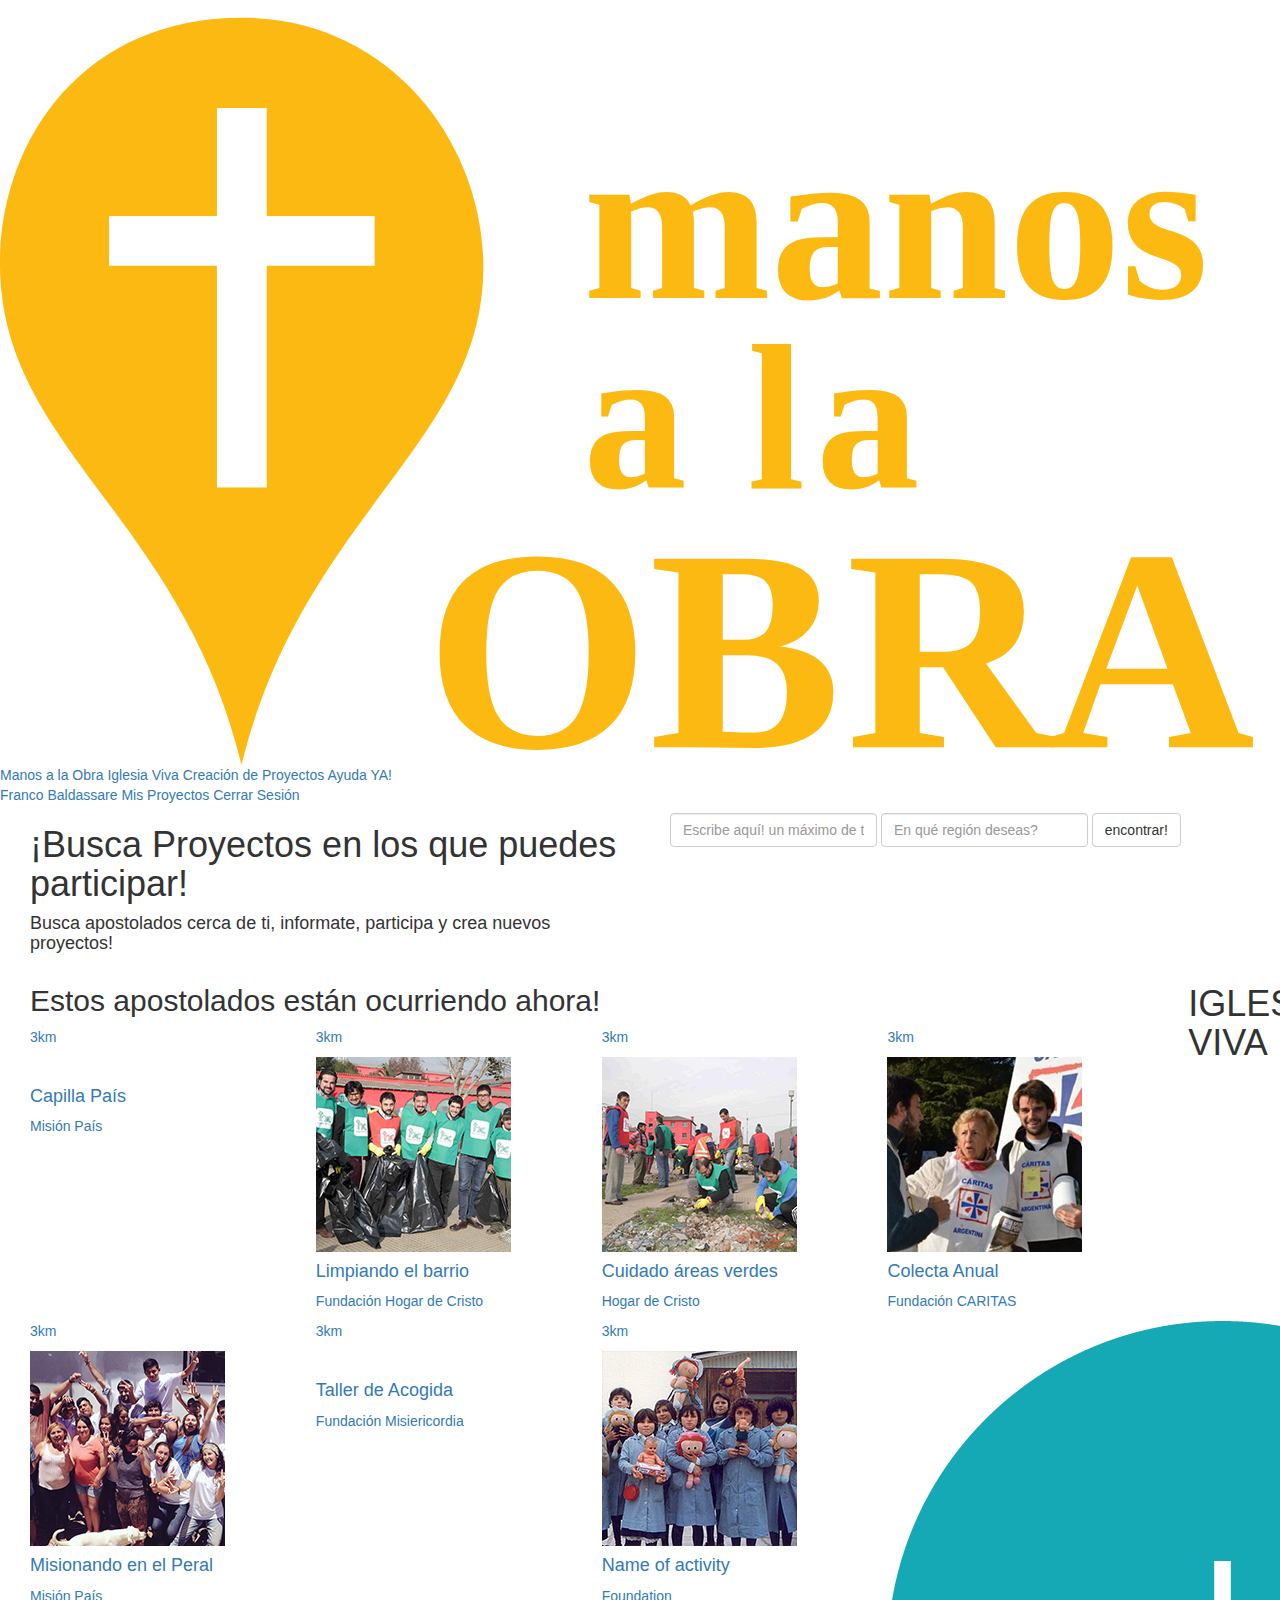
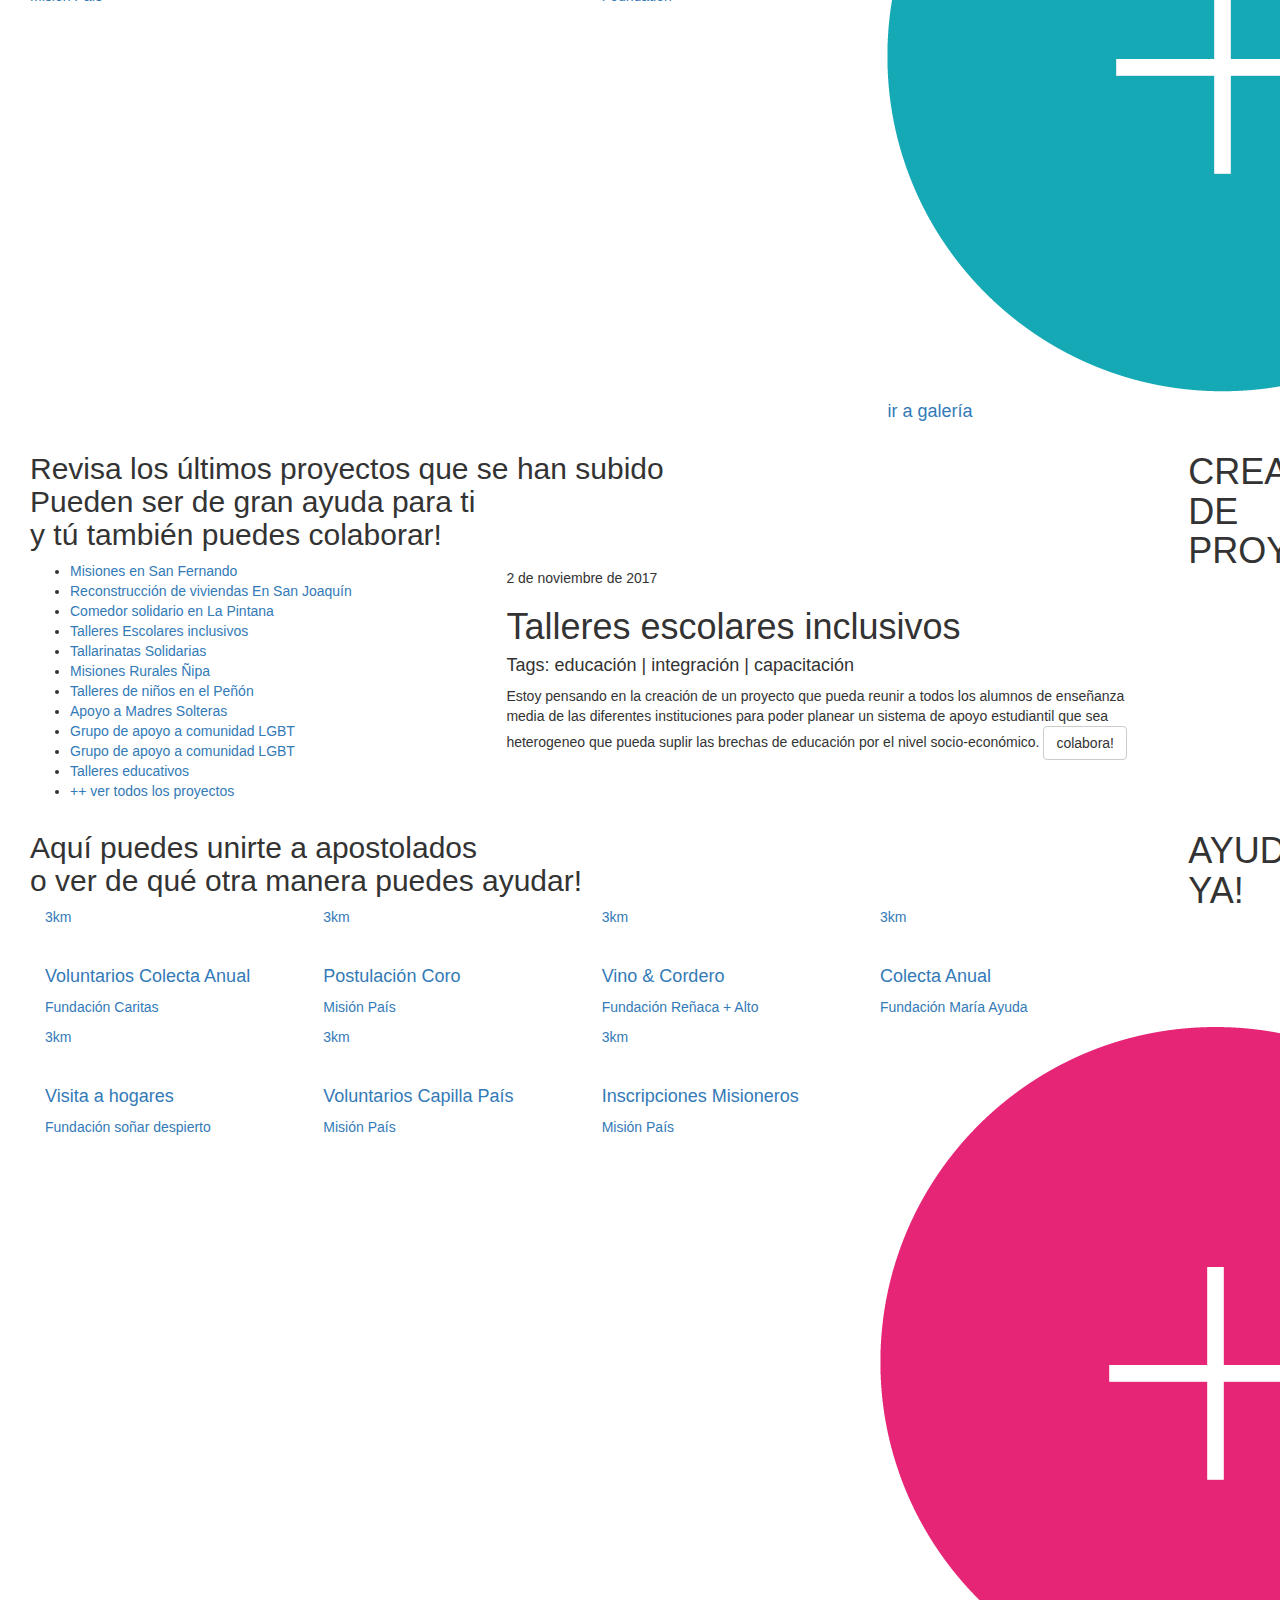
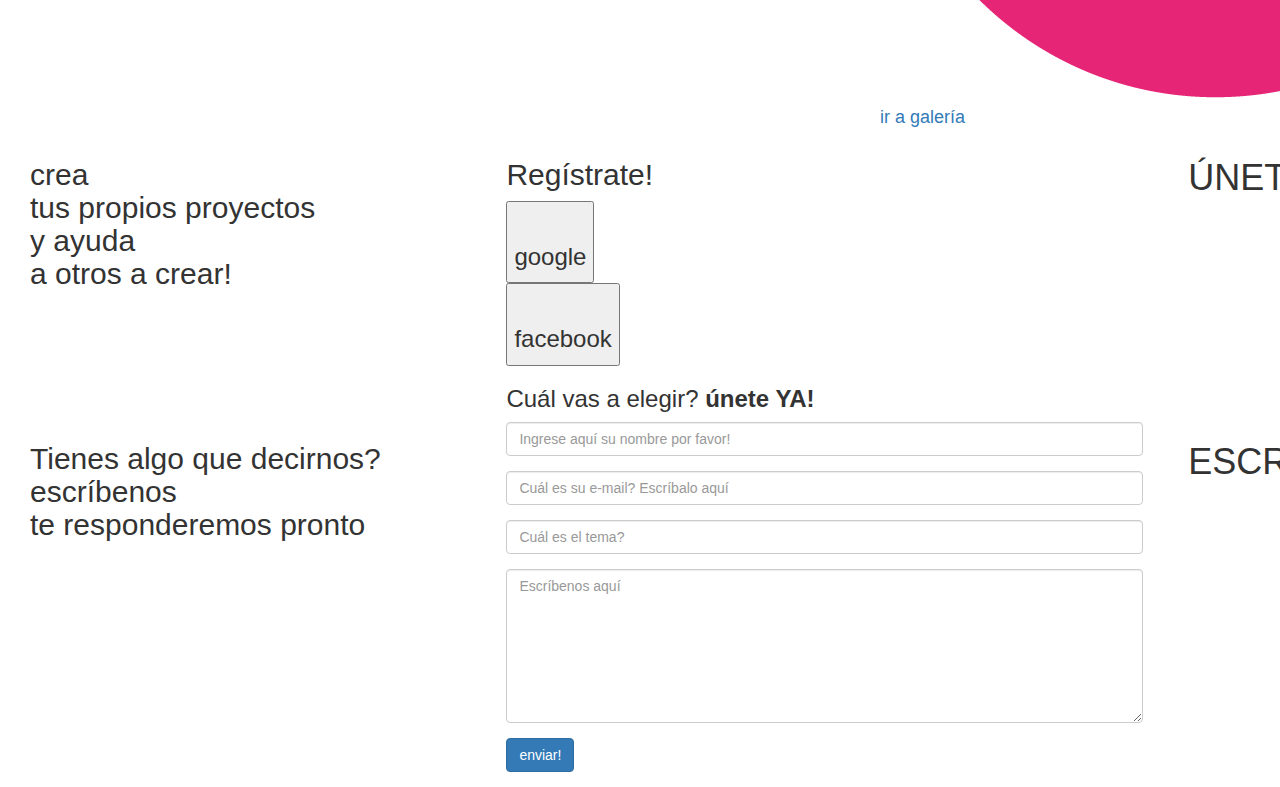
==== commit 1a0db4f4: "fin readme" ====
--- a/index.html
+++ b/index.html
@@ -52,8 +52,9 @@
         <div class="row">
             <div class="col-lg-12 col-md-12 col-sm-12 col-xs-12">
                 <div class="col-lg-6 col-md-6 col-sm-12 -col-xs-12">
-                    <h1 class="color-violet">¡Busca Proyectos!</h1>
-                    <h4 class="color-white">Ingresa el nombre del apostolado, acción social, o algún tag!</h4>
+                    <h1 class="color-violet">¡Busca Proyectos en los que puedes participar!</h1>
+                    <h4 class="color-white">Busca apostolados cerca de ti, informate, participa y crea nuevos
+                        proyectos!</h4>
                 </div>
                 <div class="col-lg-6 col-md-6 col-sm-12 -col-xs-12">
                     <form class="navbar-form" role="search">
@@ -76,83 +77,99 @@
                     <h2 class="color-cian">Estos apostolados están ocurriendo ahora!</h2>
                 </div>
                 <div class="iglesia-viva_thumbnail col-md-3 col-sm-4 col-xs-6">
-                    <div class="iglesia-viva_thumbnail_img">
-                        <div class="iglesia-viva_thumbnail_img_km">
-                            <p>3km</p>
-                        </div>
-                        <img src="assets/images/edit/capilla.jpg" class="img_circle img_circle_color-cian" alt="">
-                    </div>
-                    <h4>Capilla País</h4>
-                    <p>Misión País</p>
-                </div>
-                <div class="iglesia-viva_thumbnail col-md-3 col-sm-4 col-xs-6">
-                    <div class="iglesia-viva_thumbnail_img">
-                        <div class="iglesia-viva_thumbnail_img_km">
-                            <p>3km</p>
-                        </div>
-                        <img src="Assets/images/edit/img2.jpg" class="img_circle img_circle_color-cian" alt="">
-                    </div>
-                    <h4>Limpiando el barrio</h4>
-                    <p>Fundación Hogar de Cristo</p>
-                </div>
-                <div class="iglesia-viva_thumbnail col-md-3 col-sm-4 col-xs-6">
-                    <div class="iglesia-viva_thumbnail_img">
-                        <div class="iglesia-viva_thumbnail_img_km">
-                            <p>3km</p>
-                        </div>
-                        <img src="Assets/images/edit/img1.jpg" class="img_circle img_circle_color-cian" alt="">
-                    </div>
-                    <h4>Cuidado áreas verdes</h4>
-                    <p>Hogar de Cristo</p>
-                </div>
-                <div class="iglesia-viva_thumbnail col-md-3 col-sm-4 col-xs-6">
-                    <div class="iglesia-viva_thumbnail_img">
-                        <div class="iglesia-viva_thumbnail_img_km">
-                            <p>3km</p>
-                        </div>
-                        <img src="Assets/images/edit/img3.jpg" class="img_circle img_circle_color-cian" alt="">
-                    </div>
-                    <h4>Colecta Anual</h4>
-                    <p>Fundación CARITAS</p>
-                </div>
-                <div class="iglesia-viva_thumbnail col-md-3 col-sm-4 col-xs-6">
-                    <div class="iglesia-viva_thumbnail_img">
-                        <div class="iglesia-viva_thumbnail_img_km">
-                            <p>3km</p>
-                        </div>
-                        <img src="Assets/images/edit/img5.jpg" class="img_circle img_circle_color-cian" alt="">
-                    </div>
-                    <h4>Misionando en el Peral</h4>
-                    <p>Misión País</p>
-                </div>
-                <div class="iglesia-viva_thumbnail col-md-3 col-sm-4 col-xs-6">
-                    <div class="iglesia-viva_thumbnail_img">
-                        <div class="iglesia-viva_thumbnail_img_km">
-                            <p>3km</p>
-                        </div>
-                        <img src="assets/images/edit/misericordia.jpg" class="img_circle img_circle_color-cian" alt="">
-                    </div>
-                    <h4>Taller de Acogida</h4>
-                    <p>Fundación Misiericordia</p>
-                </div>
-                <div class="iglesia-viva_thumbnail col-md-3 col-sm-4 col-xs-6">
-                    <div class="iglesia-viva_thumbnail_img">
-                        <div class="iglesia-viva_thumbnail_img_km">
-                            <p>3km</p>
-                        </div>
-                        <img src="Assets/images/edit/img6.jpg" class="img_circle img_circle_color-cian" alt="">
-                    </div>
-                    <h4>Name of activity</h4>
-                    <p>Foundation</p>
-                </div>
-                <div class="iglesia-viva_thumbnail col-md-3 col-sm-4 col-xs-6">
-                    <div class="iglesia-viva_thumbnail_img">
-                        <div class="iglesia-viva_thumbnail_img_km">
-
-                        </div>
-                        <img src="Assets/icons/07a9b6-01.png" class="img_circle img_circle_color-cian" alt="">
-                    </div>
-                    <h4>ir a galería </h4>
+                    <a href="#">
+                        <div class="iglesia-viva_thumbnail_img">
+                            <div class="iglesia-viva_thumbnail_img_km">
+                                <p>3km</p>
+                            </div>
+                            <img src="assets/images/edit/capilla.jpg" class="img_circle img_circle_color-cian" alt="">
+                        </div>
+                        <h4>Capilla País</h4>
+                        <p>Misión País</p>
+                    </a>
+                </div>
+                <div class="iglesia-viva_thumbnail col-md-3 col-sm-4 col-xs-6">
+                    <a href="#">
+                        <div class="iglesia-viva_thumbnail_img">
+                            <div class="iglesia-viva_thumbnail_img_km">
+                                <p>3km</p>
+                            </div>
+                            <img src="Assets/images/edit/img2.jpg" class="img_circle img_circle_color-cian" alt="">
+                        </div>
+                        <h4>Limpiando el barrio</h4>
+                        <p>Fundación Hogar de Cristo</p>
+                    </a>
+                </div>
+                <div class="iglesia-viva_thumbnail col-md-3 col-sm-4 col-xs-6">
+                    <a href="#">
+                        <div class="iglesia-viva_thumbnail_img">
+                            <div class="iglesia-viva_thumbnail_img_km">
+                                <p>3km</p>
+                            </div>
+                            <img src="Assets/images/edit/img1.jpg" class="img_circle img_circle_color-cian" alt="">
+                        </div>
+                        <h4>Cuidado áreas verdes</h4>
+                        <p>Hogar de Cristo</p>
+                    </a>
+                </div>
+                <div class="iglesia-viva_thumbnail col-md-3 col-sm-4 col-xs-6">
+                    <a href="#">
+                        <div class="iglesia-viva_thumbnail_img">
+                            <div class="iglesia-viva_thumbnail_img_km">
+                                <p>3km</p>
+                            </div>
+                            <img src="Assets/images/edit/img3.jpg" class="img_circle img_circle_color-cian" alt="">
+                        </div>
+                        <h4>Colecta Anual</h4>
+                        <p>Fundación CARITAS</p>
+                    </a>
+                </div>
+                <div class="iglesia-viva_thumbnail col-md-3 col-sm-4 col-xs-6">
+                    <a href="#">
+                        <div class="iglesia-viva_thumbnail_img">
+                            <div class="iglesia-viva_thumbnail_img_km">
+                                <p>3km</p>
+                            </div>
+                            <img src="Assets/images/edit/img5.jpg" class="img_circle img_circle_color-cian" alt="">
+                        </div>
+                        <h4>Misionando en el Peral</h4>
+                        <p>Misión País</p>
+                    </a>
+                </div>
+                <div class="iglesia-viva_thumbnail col-md-3 col-sm-4 col-xs-6">
+                    <a href="#">
+                        <div class="iglesia-viva_thumbnail_img">
+                            <div class="iglesia-viva_thumbnail_img_km">
+                                <p>3km</p>
+                            </div>
+                            <img src="assets/images/edit/misericordia.jpg" class="img_circle img_circle_color-cian" alt="">
+                        </div>
+                        <h4>Taller de Acogida</h4>
+                        <p>Fundación Misiericordia</p>
+                    </a>
+                </div>
+                <div class="iglesia-viva_thumbnail col-md-3 col-sm-4 col-xs-6">
+                    <a href="#">
+                        <div class="iglesia-viva_thumbnail_img">
+                            <div class="iglesia-viva_thumbnail_img_km">
+                                <p>3km</p>
+                            </div>
+                            <img src="Assets/images/edit/img6.jpg" class="img_circle img_circle_color-cian" alt="">
+                        </div>
+                        <h4>Name of activity</h4>
+                        <p>Foundation</p>
+                    </a>
+                </div>
+                <div class="iglesia-viva_thumbnail col-md-3 col-sm-4 col-xs-6">
+                    <a href="#">
+                        <div class="iglesia-viva_thumbnail_img">
+                            <div class="iglesia-viva_thumbnail_img_km">
+
+                            </div>
+                            <img src="Assets/icons/07a9b6-01.png" class="img_circle img_circle_color-cian" alt="">
+                        </div>
+                        <h4>ir a galería </h4>
+                    </a>
                 </div>
             </div>
             <div class="col-lg-1 col-md-1 col-sm-1 col-xs-1">
@@ -202,12 +219,12 @@
                     <article class="nuevo-proyecto">
                         <h5>2 de noviembre de 2017</h5>
                         <h1>Talleres escolares inclusivos</h1>
-                        <h4>Tags: educación | discapacidad | capacitación</h4>
-                        <p>Lorem ipsum dolor sit amet, consectetuer adipiscing elit, sed diam nonummy nibh euismod
-                            tincidunt ut laoreet dolore magna aliquam erat volutpat. Ut wisi enim ad minim veniam, quis
-                            nostrud exerci tation ullamcorper suscipit lobortis nisl ut aliquip ex ea commodo
-                            consequat. Duis autem vel eum iriure dolor in hendrerit in </p>
-                        <button class="btn btn-default color-white">colabora!</button>
+                        <h4>Tags: educación | integración | capacitación</h4>
+                        <p>Estoy pensando en la creación de un proyecto que pueda reunir a todos los alumnos de
+                            enseñanza media de las diferentes instituciones para poder planear un sistema de apoyo
+                            estudiantil que sea heterogeneo que pueda suplir las brechas de educación por el nivel
+                            socio-económico.
+                            <button class="btn btn-default color-white">colabora!</button></p>
 
                     </article>
                 </div>
@@ -226,96 +243,104 @@
                 </div>
                 <div class="col-lg-12 col-md-12 col-sm-12 col-xs-12">
                     <div class="ayuda-ya_thumbnail col-lg-3 col-md-3 col-sm-4 col-xs-6">
-                        <div class="ayuda-ya_thumbnail_img">
-                            <div class="ayuda-ya_thumbnail_img_km">
-                                <p>3km</p>
-                            </div>
-                            <img src="assets/images/edit/caritas.jpg" class="img_circle img_circle_color-violet" alt="">
-                        </div>
-                        <h4>Voluntarios Colecta Anual</h4>
-                        <p>Fundación Caritas</p>
-                    </div>
-                    <div class="ayuda-ya_thumbnail col-lg-3 col-md-3 col-sm-4 col-xs-6">
-                        <div class="ayuda-ya_thumbnail_img">
-
-                            <div class="ayuda-ya_thumbnail_img_km">
-                                <p>3km</p>
-                            </div>
-                            <img src="assets/images/edit/coromisionpais.jpg" class="img_circle img_circle_color-violet"
-                                alt="">
-                        </div>
-                        <h4>Postulación Coro</h4>
-                        <p>Misión País</p>
-                    </div>
-                    <div class="ayuda-ya_thumbnail col-lg-3 col-md-3 col-sm-4 col-xs-6">
-                        <div class="ayuda-ya_thumbnail_img">
-                            <div class="ayuda-ya_thumbnail_img_km">
-                                <p>3km</p>
-                            </div>
-                            <img src="assets/images/edit/img4.jpg" class="img_circle img_circle_color-violet" alt="">
-                        </div>
-                        <h4>Vino & Cordero</h4>
-                        <p>Foundation Reñaca + Alto</p>
-                    </div>
-                    <div class="ayuda-ya_thumbnail col-lg-3 col-md-3 col-sm-4 col-xs-6">
-                        <div class="ayuda-ya_thumbnail_img">
-                            <div class="ayuda-ya_thumbnail_img_km">
-                                <p>3km</p>
-                            </div>
-                            <img src="assets/images/edit/img7.jpg" class="img_circle img_circle_color-violet" alt="">
-                        </div>
-                        <h4>Colecta Anual</h4>
-                        <p>Fundación María Ayuda</p>
-                    </div>
-                    <div class="ayuda-ya_thumbnail col-lg-3 col-md-3 col-sm-4 col-xs-6">
-                        <div class="ayuda-ya_thumbnail_img">
-                            <div class="ayuda-ya_thumbnail_img_km">
-                                <p>3km</p>
-                            </div>
-                            <img src="assets/images/edit/img9.jpg" class="img_circle img_circle_color-violet" alt="">
-                        </div>
-                        <h4>Visita a hogares</h4>
-                        <p>Fundación soñar despierto</p>
-                    </div>
-                    <div class="ayuda-ya_thumbnail col-lg-3 col-md-3 col-sm-4 col-xs-6">
-                        <div class="ayuda-ya_thumbnail_img">
-                            <div class="ayuda-ya_thumbnail_img_km">
-                                <p>3km</p>
-                            </div>
-                            <img src="assets/images/edit/inscripcionescapilla.jpg" class="img_circle img_circle_color-violet"
-                                alt="">
-                        </div>
-                        <h4>Voluntarios Capilla País</h4>
-                        <p>Misión País</p>
-                    </div>
-                    <div class="ayuda-ya_thumbnail col-lg-3 col-md-3 col-sm-4 col-xs-6">
-                        <div class="ayuda-ya_thumbnail_img">
-                            <div class="ayuda-ya_thumbnail_img_km">
-                                <p>3km</p>
-                            </div>
-                            <img src="assets/images/edit/MisionPais.jpg" class="img_circle img_circle_color-violet" alt="">
-                        </div>
-                        <h4>Inscripciones Misioneros</h4>
-                        <p>Misión País</p>
-                    </div>
-                    <div class="ayuda-ya_thumbnail col-lg-3 col-md-3 col-sm-4 col-xs-6">
-                        <div class="ayuda-ya_thumbnail_img">
-                            <div class="ayuda-ya_thumbnail_img_km">
-                                <p>3km</p>
-                            </div>
-                            <img src="assets/images/edit/img3.jpg" class="img_circle img_circle_color-violet" alt="">
-                        </div>
-                        <h4>Name of activity</h4>
-                        <p>Foundation</p>
-                    </div>
-                    <div class="ayuda-ya_thumbnail col-lg-3 col-md-3 col-sm-4 col-xs-6">
-                        <div class="ayuda-ya_thumbnail_img">
-                            <div class="ayuda-ya_thumbnail_img_km">
-
-                            </div>
-                            <img src="Assets/icons/e62a76-01.png" class="img_circle img_circle_color-violet" alt="">
-                        </div>
-                        <h4>ir a galería </h4>
+                        <a href="#">
+                            <div class="ayuda-ya_thumbnail_img">
+                                <div class="ayuda-ya_thumbnail_img_km">
+                                    <p>3km</p>
+                                </div>
+                                <img src="assets/images/edit/caritas.jpg" class="img_circle img_circle_color-violet"
+                                    alt="">
+                            </div>
+                            <h4>Voluntarios Colecta Anual</h4>
+                            <p>Fundación Caritas</p>
+                        </a>
+                    </div>
+                    <div class="ayuda-ya_thumbnail col-lg-3 col-md-3 col-sm-4 col-xs-6">
+                        <a href="#">
+                            <div class="ayuda-ya_thumbnail_img">
+
+                                <div class="ayuda-ya_thumbnail_img_km">
+                                    <p>3km</p>
+                                </div>
+                                <img src="assets/images/edit/coromisionpais.jpg" class="img_circle img_circle_color-violet"
+                                    alt="">
+                            </div>
+                            <h4>Postulación Coro</h4>
+                            <p>Misión País</p>
+                        </a>
+                    </div>
+                    <div class="ayuda-ya_thumbnail col-lg-3 col-md-3 col-sm-4 col-xs-6">
+                        <a href="#">
+                            <div class="ayuda-ya_thumbnail_img">
+                                <div class="ayuda-ya_thumbnail_img_km">
+                                    <p>3km</p>
+                                </div>
+                                <img src="assets/images/edit/img4.jpg" class="img_circle img_circle_color-violet" alt="">
+                            </div>
+                            <h4>Vino & Cordero</h4>
+                            <p>Fundación Reñaca + Alto</p>
+                        </a>
+                    </div>
+                    <div class="ayuda-ya_thumbnail col-lg-3 col-md-3 col-sm-4 col-xs-6">
+                        <a href="#">
+                            <div class="ayuda-ya_thumbnail_img">
+                                <div class="ayuda-ya_thumbnail_img_km">
+                                    <p>3km</p>
+                                </div>
+                                <img src="assets/images/edit/img7.jpg" class="img_circle img_circle_color-violet" alt="">
+                            </div>
+                            <h4>Colecta Anual</h4>
+                            <p>Fundación María Ayuda</p>
+                        </a>
+                    </div>
+                    <div class="ayuda-ya_thumbnail col-lg-3 col-md-3 col-sm-4 col-xs-6">
+                        <a href="#">
+                            <div class="ayuda-ya_thumbnail_img">
+                                <div class="ayuda-ya_thumbnail_img_km">
+                                    <p>3km</p>
+                                </div>
+                                <img src="assets/images/edit/img9.jpg" class="img_circle img_circle_color-violet" alt="">
+                            </div>
+                            <h4>Visita a hogares</h4>
+                            <p>Fundación soñar despierto</p>
+                        </a>
+                    </div>
+                    <div class="ayuda-ya_thumbnail col-lg-3 col-md-3 col-sm-4 col-xs-6">
+                        <a href="#">
+                            <div class="ayuda-ya_thumbnail_img">
+                                <div class="ayuda-ya_thumbnail_img_km">
+                                    <p>3km</p>
+                                </div>
+                                <img src="assets/images/edit/inscripcionescapilla.jpg" class="img_circle img_circle_color-violet"
+                                    alt="">
+                            </div>
+                            <h4>Voluntarios Capilla País</h4>
+                            <p>Misión País</p>
+                        </a>
+                    </div>
+                    <div class="ayuda-ya_thumbnail col-lg-3 col-md-3 col-sm-4 col-xs-6">
+                        <a href="#">
+                            <div class="ayuda-ya_thumbnail_img">
+                                <div class="ayuda-ya_thumbnail_img_km">
+                                    <p>3km</p>
+                                </div>
+                                <img src="assets/images/edit/MisionPais.jpg" class="img_circle img_circle_color-violet"
+                                    alt="">
+                            </div>
+                            <h4>Inscripciones Misioneros</h4>
+                            <p>Misión País</p>
+                        </a>
+                    </div>
+                    <div class="ayuda-ya_thumbnail col-lg-3 col-md-3 col-sm-4 col-xs-6">
+                        <a href="#">
+                            <div class="ayuda-ya_thumbnail_img">
+                                <div class="ayuda-ya_thumbnail_img_km">
+
+                                </div>
+                                <img src="Assets/icons/e62a76-01.png" class="img_circle img_circle_color-violet" alt="">
+                            </div>
+                            <h4>ir a galería </h4>
+                        </a>
                     </div>
                 </div>
             </div>
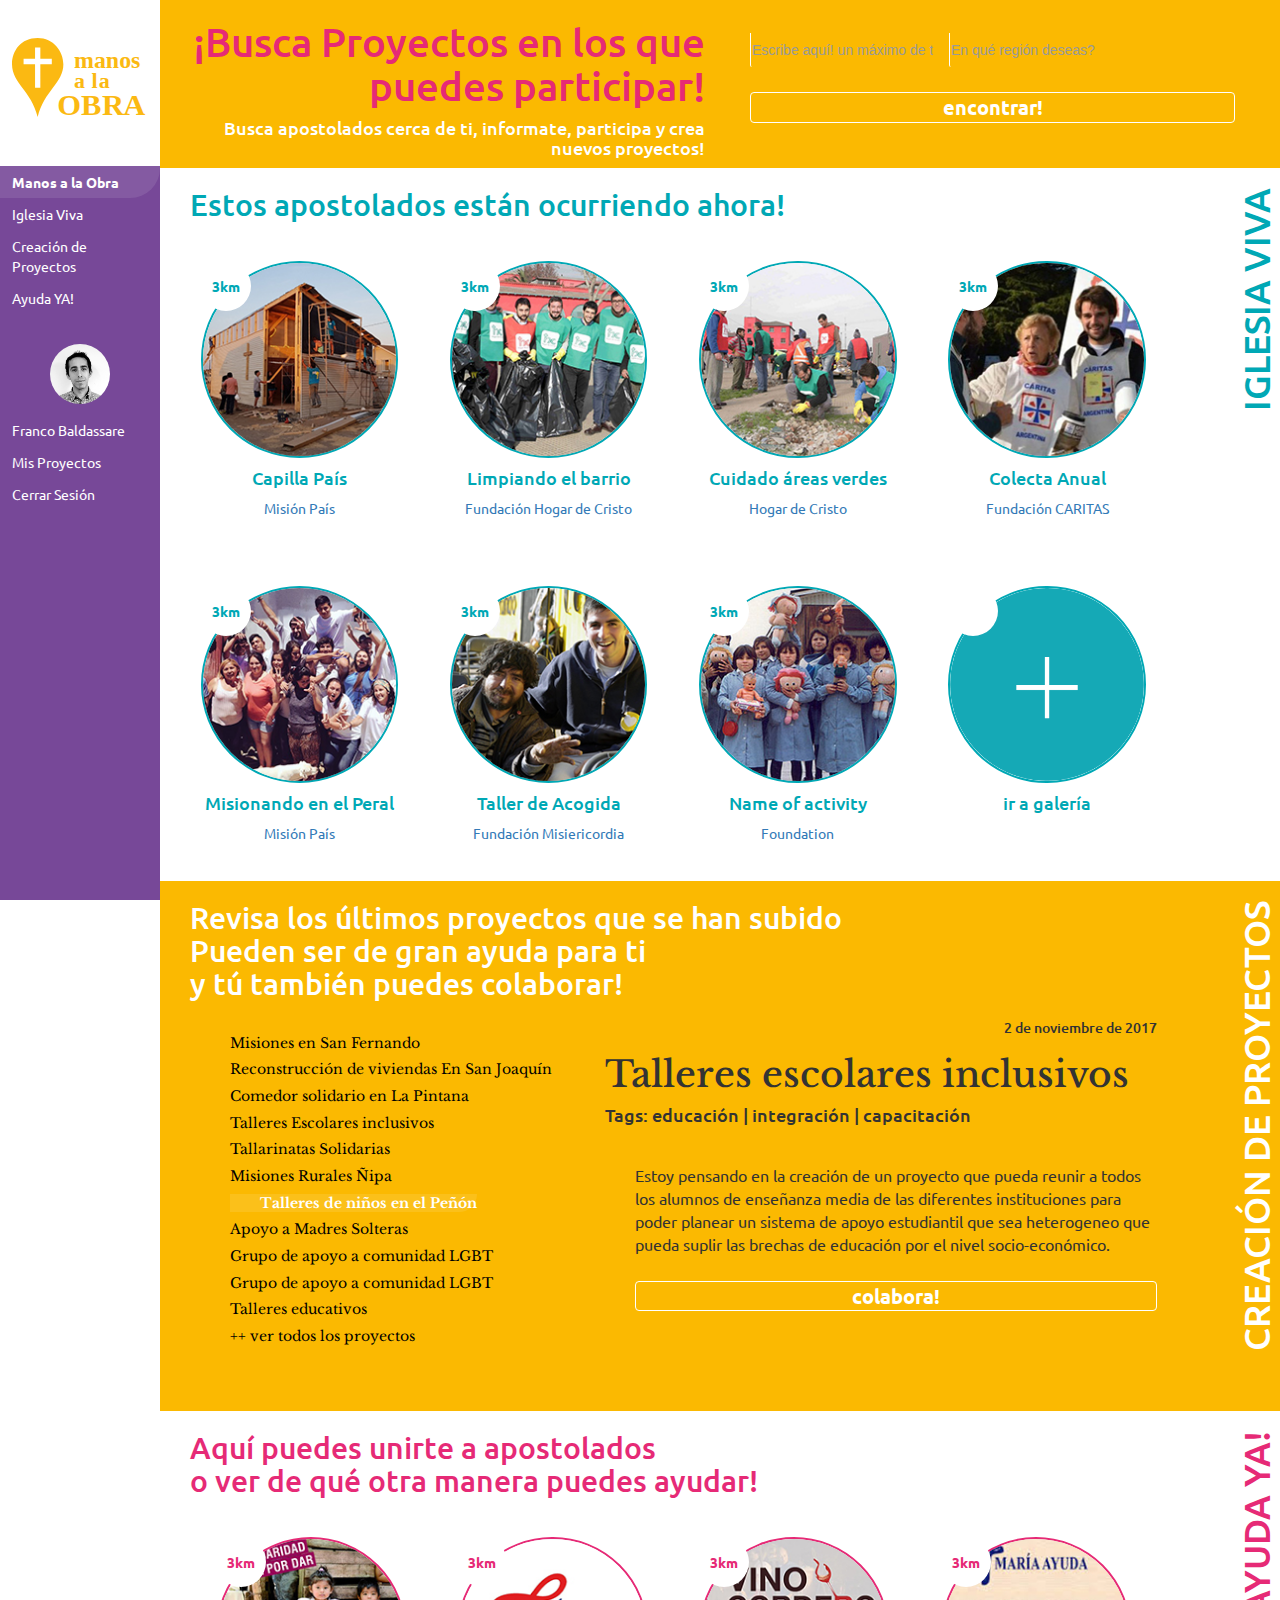
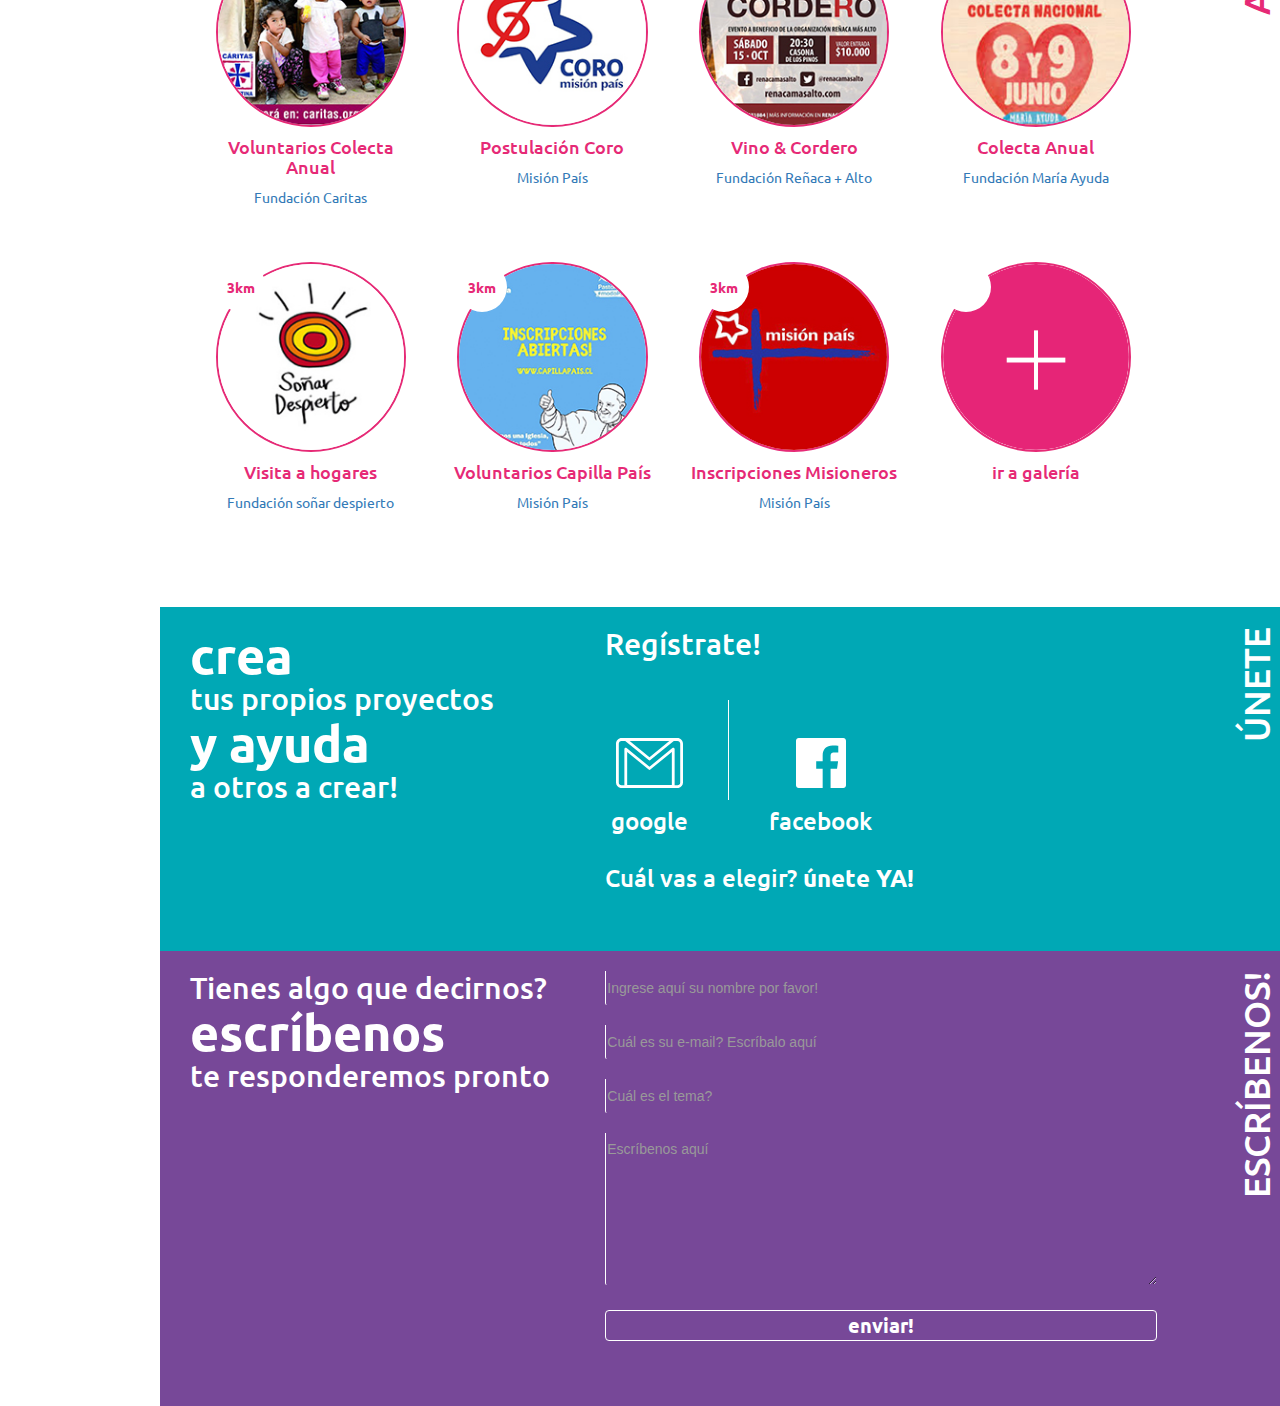
==== commit a83e914d: "se arregló problema con assets vs Asset, ahora se ve correctamente ghpages" ====
--- a/index.html
+++ b/index.html
@@ -19,7 +19,7 @@
         crossorigin="anonymous"></script>
 
     <!-- My Css barbershop -->
-    <link rel="stylesheet" href="assets/css/style.css">
+    <link rel="stylesheet" href="Assets/css/style.css">
 
     <!-- fonts -->
     <link href="https://fonts.googleapis.com/css?family=Libre+Baskerville:400,400i,700|Ubuntu:300,400,500,700" rel="stylesheet">
@@ -82,7 +82,7 @@
                             <div class="iglesia-viva_thumbnail_img_km">
                                 <p>3km</p>
                             </div>
-                            <img src="assets/images/edit/capilla.jpg" class="img_circle img_circle_color-cian" alt="">
+                            <img src="Assets/images/edit/capilla.jpg" class="img_circle img_circle_color-cian" alt="">
                         </div>
                         <h4>Capilla País</h4>
                         <p>Misión País</p>
@@ -142,7 +142,7 @@
                             <div class="iglesia-viva_thumbnail_img_km">
                                 <p>3km</p>
                             </div>
-                            <img src="assets/images/edit/misericordia.jpg" class="img_circle img_circle_color-cian" alt="">
+                            <img src="Assets/images/edit/misericordia.jpg" class="img_circle img_circle_color-cian" alt="">
                         </div>
                         <h4>Taller de Acogida</h4>
                         <p>Fundación Misiericordia</p>
@@ -248,7 +248,7 @@
                                 <div class="ayuda-ya_thumbnail_img_km">
                                     <p>3km</p>
                                 </div>
-                                <img src="assets/images/edit/caritas.jpg" class="img_circle img_circle_color-violet"
+                                <img src="Assets/images/edit/caritas.jpg" class="img_circle img_circle_color-violet"
                                     alt="">
                             </div>
                             <h4>Voluntarios Colecta Anual</h4>
@@ -262,7 +262,7 @@
                                 <div class="ayuda-ya_thumbnail_img_km">
                                     <p>3km</p>
                                 </div>
-                                <img src="assets/images/edit/coromisionpais.jpg" class="img_circle img_circle_color-violet"
+                                <img src="Assets/images/edit/coromisionpais.jpg" class="img_circle img_circle_color-violet"
                                     alt="">
                             </div>
                             <h4>Postulación Coro</h4>
@@ -275,7 +275,7 @@
                                 <div class="ayuda-ya_thumbnail_img_km">
                                     <p>3km</p>
                                 </div>
-                                <img src="assets/images/edit/img4.jpg" class="img_circle img_circle_color-violet" alt="">
+                                <img src="Assets/images/edit/img4.jpg" class="img_circle img_circle_color-violet" alt="">
                             </div>
                             <h4>Vino & Cordero</h4>
                             <p>Fundación Reñaca + Alto</p>
@@ -287,7 +287,7 @@
                                 <div class="ayuda-ya_thumbnail_img_km">
                                     <p>3km</p>
                                 </div>
-                                <img src="assets/images/edit/img7.jpg" class="img_circle img_circle_color-violet" alt="">
+                                <img src="Assets/images/edit/img7.jpg" class="img_circle img_circle_color-violet" alt="">
                             </div>
                             <h4>Colecta Anual</h4>
                             <p>Fundación María Ayuda</p>
@@ -299,7 +299,7 @@
                                 <div class="ayuda-ya_thumbnail_img_km">
                                     <p>3km</p>
                                 </div>
-                                <img src="assets/images/edit/img9.jpg" class="img_circle img_circle_color-violet" alt="">
+                                <img src="Assets/images/edit/img9.jpg" class="img_circle img_circle_color-violet" alt="">
                             </div>
                             <h4>Visita a hogares</h4>
                             <p>Fundación soñar despierto</p>
@@ -311,7 +311,7 @@
                                 <div class="ayuda-ya_thumbnail_img_km">
                                     <p>3km</p>
                                 </div>
-                                <img src="assets/images/edit/inscripcionescapilla.jpg" class="img_circle img_circle_color-violet"
+                                <img src="Assets/images/edit/inscripcionescapilla.jpg" class="img_circle img_circle_color-violet"
                                     alt="">
                             </div>
                             <h4>Voluntarios Capilla País</h4>
@@ -324,7 +324,7 @@
                                 <div class="ayuda-ya_thumbnail_img_km">
                                     <p>3km</p>
                                 </div>
-                                <img src="assets/images/edit/MisionPais.jpg" class="img_circle img_circle_color-violet"
+                                <img src="Assets/images/edit/MisionPais.jpg" class="img_circle img_circle_color-violet"
                                     alt="">
                             </div>
                             <h4>Inscripciones Misioneros</h4>
@@ -361,12 +361,12 @@
                 <div class="col-lg-7 col-md-7 col-sm-7 col-xs-12">
                     <h2>Regístrate!</h2>
                     <button>
-                        <img src="assets/icons/noun_gmail_1014790.svg" height="50px" alt="">
+                        <img src="Assets/icons/noun_gmail_1014790.svg" height="50px" alt="">
                         <h3>google</h3>
                     </button>
                     <div id="vertical-line"></div>
                     <button>
-                        <img src="assets/icons/iconmonstr-facebook-6.svg" height="50px" alt="">
+                        <img src="Assets/icons/iconmonstr-facebook-6.svg" height="50px" alt="">
                         <h3>facebook</h3>
                     </button>
                     <h3>Cuál vas a elegir? <strong>únete YA!</strong></h3>
--- a/Assets/css/style.css
+++ b/Assets/css/style.css
@@ -0,0 +1,400 @@
+
+/* color */
+.color-white{
+    color: #ffffff
+}
+
+.color-yellow{
+    color: #fbb901
+}
+
+.color-cian{
+    color: #00a8b5
+}
+
+.color-purple{
+    color: #774898;
+}
+
+.color-violet{
+    color: #e62a76;
+}
+
+/* text */
+h1, h2, h3, h4, h5, h6, p, a{
+    font-family: 'Ubuntu';
+}
+
+
+a:hover{
+    text-decoration: none;
+}
+
+ul{
+    list-style: none;
+}
+
+.container-fluid{
+    margin-left: 160px;
+}
+
+/* menu */
+.sidenav {
+    height: 100%;
+    width: 160px;
+    position: fixed;
+    z-index: 1;
+    top: 0;
+    left: 0;
+    overflow-x: hidden;
+    background-color: #774898;
+}
+
+.sidenav-brand{
+    background-color: white;
+    height: 166px;
+    padding-top:30px;
+}
+
+.sidenav a {
+    padding: 6px 12px 6px 12px;
+    text-decoration: none;
+    font-size: 14px;
+    color: white;
+    display: block;
+}
+
+.sidenav-menu_botton{
+    position: relative;
+}
+
+.profile-avatar_img{
+    background-image: url('../images/profile.jpg');
+    background-repeat: no-repeat;
+    background-size: cover;
+    background-position: center;
+   margin-left:auto;
+    margin-right:auto;
+    margin-top: 30px;
+    margin-bottom: 10px;
+    width:60px;
+    height:60px;
+    border-radius: 50%;
+    border-color:white;
+}
+.sidenav-menu_top a:hover{
+
+    background-color: rgba(255, 255, 255, 0.1);
+    border-bottom-right-radius: 30px;
+    transition: 0.3s;
+    
+}
+.active{
+    font-weight: 700;
+    background-color: rgba(255, 255, 255, 0.1);
+    border-bottom-right-radius: 30px;
+}
+
+.sidenav-menu_botton a:hover{
+    background-color: rgba(255, 255, 255, 0.1);
+    border-bottom-right-radius: 30px;
+    transition: 0.3s;
+}
+
+/*títulos de sección*/
+.text_vertical-rotate{
+    writing-mode: vertical-lr;
+    transform: rotate(180deg);
+    margin-left: 35px;
+}
+
+/* fondos para cad sección */
+#buscador{
+    background-color: #fbb901;
+}
+
+#iglesia-viva{
+   background-color: #ffffff;
+}
+
+#creacion-de-proyectos{
+    background-color: #fbb901;
+    padding-bottom: 50px;
+}
+
+#ayuda-ya{
+    background-color: #ffffff;
+    padding-bottom: 50px;
+}
+
+#unete{
+    background-color: #00a8b5;
+    padding-bottom: 50px;
+}
+
+#contacto{
+    background-color: #774898;
+    padding-bottom: 50px;
+}
+
+/* Creación de Proyectos */
+.crear-proyectos_font ul li a.active{
+    color: white;
+    padding-left:30px;
+}
+
+.crear-proyectos_font ul li a:hover{
+    transition-duration: 1s;
+    color: gray;
+    padding-left:30px;
+}
+
+.crear-proyectos_font ul{
+    margin-top: 20px;
+}
+.crear-proyectos_font ul li a{
+    font-family: 'Libre Baskerville', serif;
+    line-height: 20pt;
+    color:black
+}
+
+.nuevo-proyecto h1{
+    font-family: 'Libre Baskerville', serif;
+}
+.nuevo-proyecto h5{
+    font-weight: ;
+}
+
+.nuevo-proyecto h5{
+    text-align: right;
+}
+
+.nuevo-proyecto p{
+    padding: 30px 0 30px 30px;
+    font-size: 16px;    
+}
+
+
+/*botones y formularios*/
+.btn{
+    font-weight: 700;
+    font-size: 20px;
+    margin-top: 25px;
+    padding: 0;
+    display: block;
+    background-color: initial;
+    border: 1px solid white;
+    width:100%
+}
+
+.btn:hover{
+    transition: 0.5s;
+    background-color: initial;
+    color: #e62a76;
+    border: 1px solid #e62a76
+}
+
+button, button:hover {
+    background-color:initial;
+    border: initial;
+    font-family: 'Ubuntu';
+}
+
+button:hover{
+    color: #fbb901;
+}
+.navbar-group{
+    width: 100%;
+}
+
+.navbar-form .form-control h6{ 
+    display: block !important;
+}
+.form-buscador .form-control{
+    margin-top: 25px;
+}
+
+.form-control{
+    background-color: initial;
+    color:white;
+    border:none;
+    border-left: 1px solid white;
+    border-radius: initial;
+    border-bottom-left-radius: 2px;
+    box-shadow: initial;
+    padding-left:1px;
+}
+
+/* Buscador */
+#buscador h4{
+    text-align: right;
+}
+
+#buscador h1{
+    font-size: 40px;
+    text-align: right;
+}
+
+/* Ayuda Ya*/
+.ayuda-ya_thumbnail_img_km, .iglesia-viva_thumbnail_img_km{
+    font-weight: 700;
+    height: 50px;
+    width: 50PX;
+    background-color: white;
+    display: inline-block;
+    border-radius: 50%;
+    z-index: 1;
+    position: absolute;
+}
+
+.ayuda-ya_thumbnail_img_km P, .iglesia-viva_thumbnail_img_km P{
+    margin-top: 15px;
+}
+
+.img_circle{
+    width: 90%;
+    border-radius: 50%;
+    border: 2px solid;
+    box-sizing: border-box;
+}
+
+.img_circle_color-violet{
+    border-color: #e62a76
+}
+.img_circle_color-cian{
+    border-color: #00a8b5
+}
+.ayuda-ya_thumbnail, .iglesia-viva_thumbnail {
+    text-align: center;
+    height: 280px;
+    margin: 30px 0 15px 0;
+}
+
+.ayuda-ya_thumbnail h4{
+    color:#e62a76;
+}
+
+.ayuda-ya_thumbnail_img_km p{
+    color: #e62a76
+}
+.iglesia-viva_thumbnail:hover{
+
+}
+.iglesia-viva_thumbnail_img_km p{
+    color: #00a8b5;
+}
+
+.iglesia-viva_thumbnail h4{
+    color: #00a8b5
+}
+.circle{
+    width: 195px;
+    height: 195px;
+    border-radius: 50%;
+    background-color: #00a8b5;
+
+}
+.ayuda-ya_thumbnail h4:hover, .iglesia-viva_thumbnail h4:hover, .ayuda-ya_thumbnail a:hover, .iglesia-viva_thumbnail a:hover{
+    color: #fbb901;
+}
+
+.img_circle_color-violet:hover, .img_circle_color-cian:hover{
+    border: 2px solid #fbb901;
+    transition: 0.3s;
+}
+
+/* Únete*/
+
+
+#vertical-line{
+    height: 100px;
+    margin: 30px;
+    border-left: 1px solid white;
+    display: inline-block;
+}
+/* footer */
+footer .form-group{
+    margin-top: 20px;
+}
+
+.mensaje-grande{
+    font-size: 50px;
+    font-weight: 700;
+}
+
+@media screen and (max-width: 992px){
+    .container-fluid{
+        margin-left: 0px;
+    }
+    
+    /* menu */
+    .sidenav{
+        float: left;
+        left: -155px;;
+        z-index: 999;
+        border-top-right-radius: 10px;
+        border-bottom-right-radius: 10px;
+        border: 1px solid white;
+        width: 200;
+    }
+
+    .sidenav:hover{
+        left:0px;;
+        transition: 0.5s;
+    }
+
+    .sidenav-brand{
+        padding-top: 10px;
+        padding-bottom: 10px;
+        height: initial;
+        height: auto;
+    }
+    
+    /* buscador */
+    #buscador h1{
+        text-align: left
+    }
+
+    /* títulos sección */
+    .text_vertical-rotate{
+        writing-mode: vertical-lr;
+        transform: rotate(180deg);
+        margin-left: 0px;
+    }
+
+    /* thumbnails */
+    .ayuda-ya_thumbnail, .iglesia-viva_thumbnail{
+        max-height: 250px;
+        margin-bottom: 25px;
+    }
+   
+}
+
+@media screen and (max-width: 768px){
+    h2{
+        font-size: 21px;
+    }
+    
+    #buscador h4{
+        text-align: center
+    }
+    #buscador h1{
+        text-align: center;
+        font-size:40px;
+    }
+    .ayuda-ya_thumbnail, .iglesia-viva_thumbnail{
+        height: 250px;
+        margin-top:0px;
+        margin-bottom:0px;        
+    }
+    
+    .iglesia-viva_thumbnail_img_km P {
+        margin-top: 15px;
+    }
+         
+    /*títulos */
+    .text_vertical-rotate{
+        font-size:30px;
+        margin-left: -15px;
+    }
+}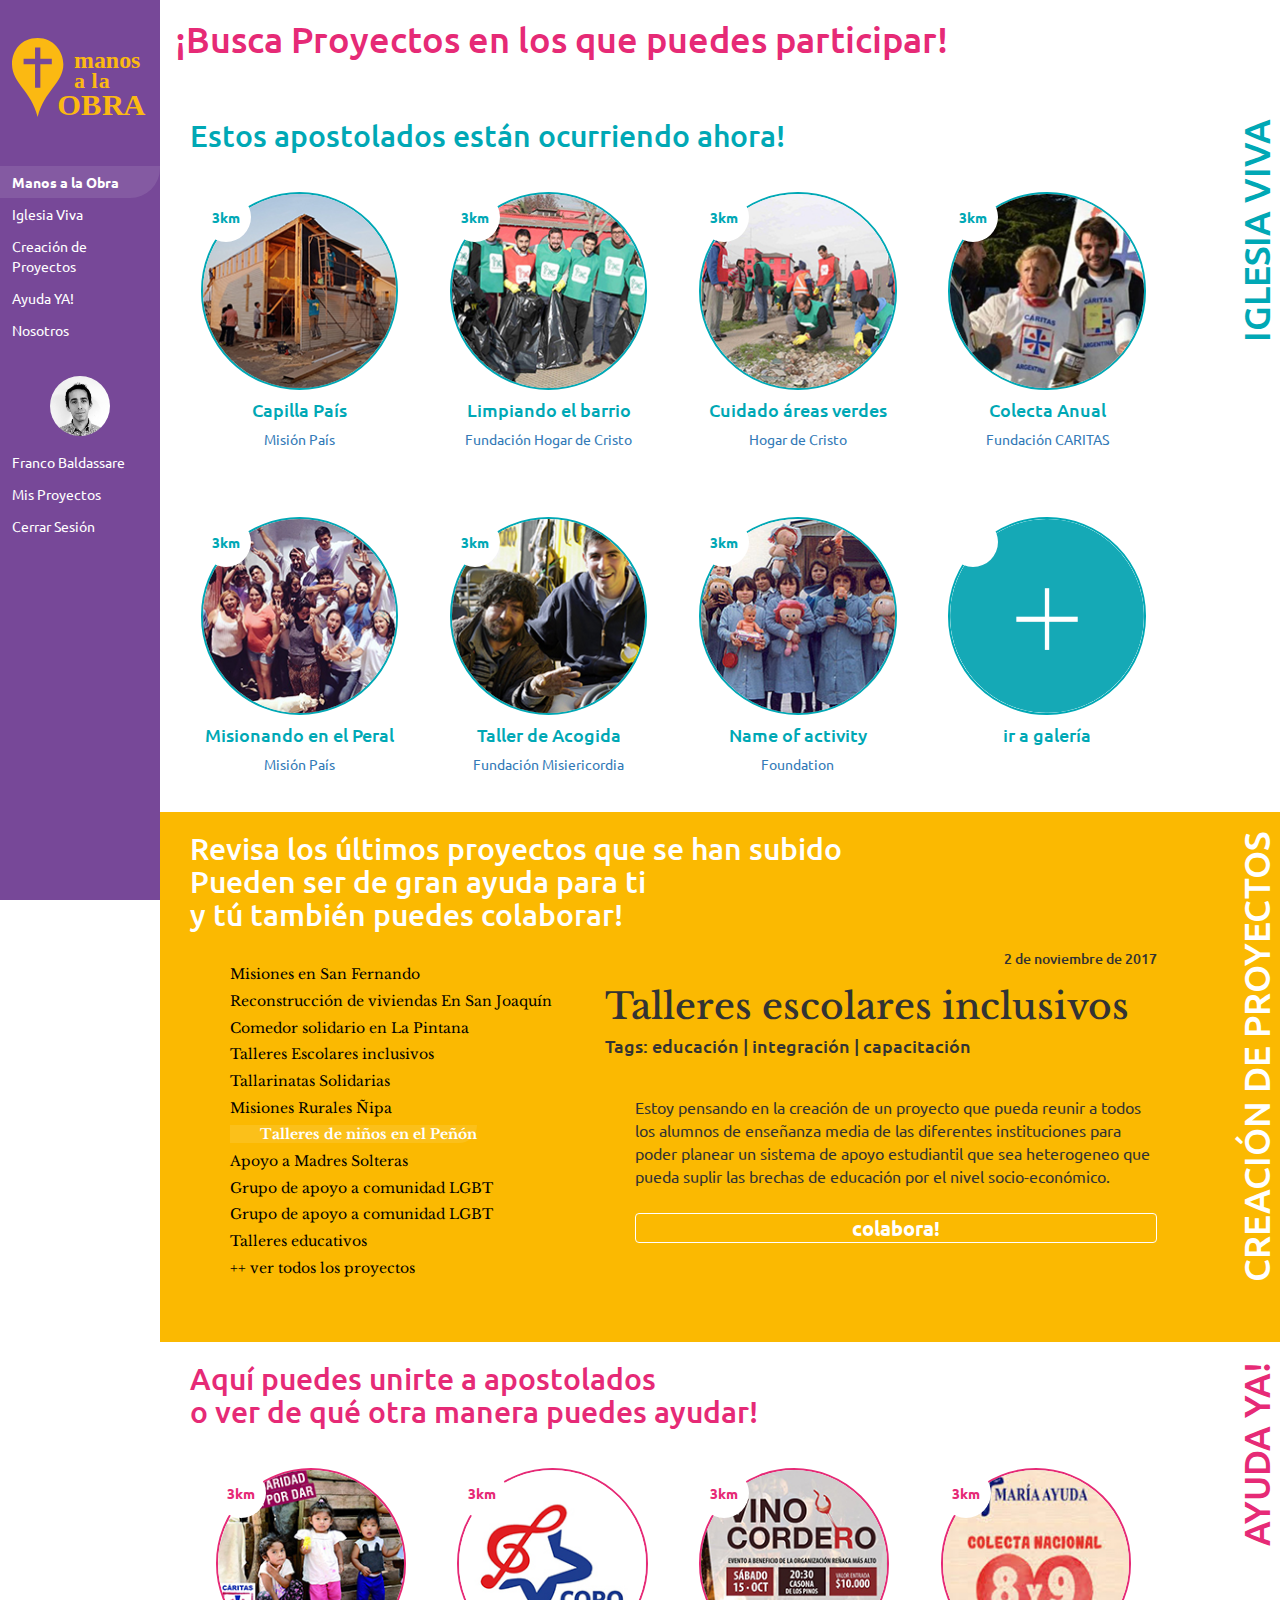
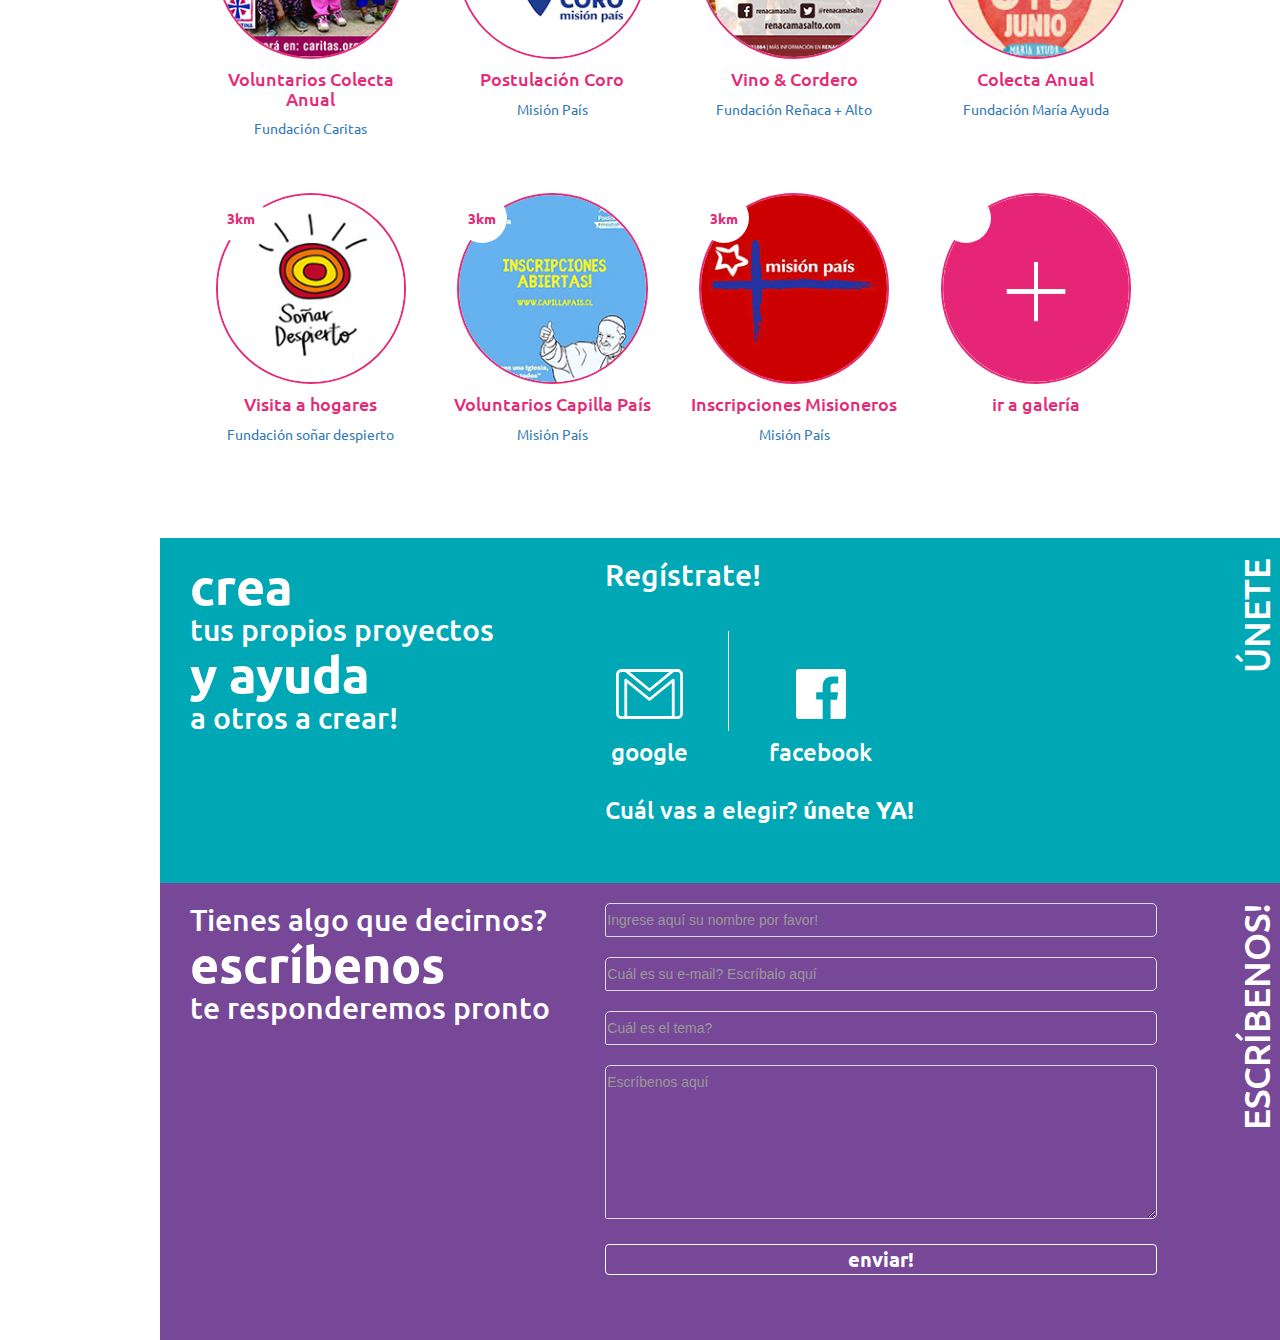
==== commit 03803ffa: "comit final" ====
--- a/index.html
+++ b/index.html
@@ -17,12 +17,18 @@
     <!-- Latest compiled and minified JavaScript -->
     <script src="https://maxcdn.bootstrapcdn.com/bootstrap/3.3.7/js/bootstrap.min.js" integrity="sha384-Tc5IQib027qvyjSMfHjOMaLkfuWVxZxUPnCJA7l2mCWNIpG9mGCD8wGNIcPD7Txa"
         crossorigin="anonymous"></script>
-
-    <!-- My Css barbershop -->
+    <!-- My JS -->
+    <script src="javascript.js"></script>
+
+    <!-- My Css -->
     <link rel="stylesheet" href="Assets/css/style.css">
 
     <!-- fonts -->
     <link href="https://fonts.googleapis.com/css?family=Libre+Baskerville:400,400i,700|Ubuntu:300,400,500,700" rel="stylesheet">
+
+    <!-- font awesome -->
+    <link rel="stylesheet" href="https://use.fontawesome.com/releases/v5.5.0/css/all.css" integrity="sha384-B4dIYHKNBt8Bc12p+WXckhzcICo0wtJAoU8YZTY5qE0Id1GSseTk6S+L3BlXeVIU"
+        crossorigin="anonymous">
 </head>
 
 <body>
@@ -34,10 +40,11 @@
                 </a>
             </div>
             <div class="sidenav-menu_top">
-                <a href="#" class="active">Manos a la Obra</a>
-                <a href="#">Iglesia Viva</a>
-                <a href="#">Creación de Proyectos</a>
-                <a href="#">Ayuda YA!</a>
+                <a href="#" class=" active">Manos a la Obra</a>
+                <a href="iglesiaviva.html">Iglesia Viva</a>
+                <a href="proyectos.html">Creación de Proyectos</a>
+                <a href="ayudaya.html">Ayuda YA!</a>
+                <a href="nosotros.html">Nosotros</a>
             </div>
             <div class="sidenav-menu_botton">
                 <div class="profile-avatar_img">
@@ -48,27 +55,33 @@
             </div>
         </div>
     </header>
-    <section id="buscador" class="container-fluid">
+
+    <section class="container-fluid">
         <div class="row">
-            <div class="col-lg-12 col-md-12 col-sm-12 col-xs-12">
-                <div class="col-lg-6 col-md-6 col-sm-12 -col-xs-12">
-                    <h1 class="color-violet">¡Busca Proyectos en los que puedes participar!</h1>
-                    <h4 class="color-white">Busca apostolados cerca de ti, informate, participa y crea nuevos
-                        proyectos!</h4>
-                </div>
-                <div class="col-lg-6 col-md-6 col-sm-12 -col-xs-12">
-                    <form class="navbar-form" role="search">
-                        <div class="form-group form-buscador">
-                            <input type="text" class="form-control" placeholder="Escribe aquí! un máximo de tres, tags">
-                        </div>
-                        <div class="form-group form-buscador">
-                            <input type="text" class="form-control" placeholder="En qué región deseas?">
-                        </div>
-                        <button type="submit" class="btn btn-default color-white">encontrar!</button>
-                    </form>
-                </div>
-            </div>
-        </div>
+            <div class="col-lg-12 col-md-6 col-sm-12 -col-xs-12">
+                <h1 class="color-violet">¡Busca Proyectos en los que puedes participar!</h1>
+                <h4 class="color-white">Busca apostolados cerca de ti, informate, participa y crea nuevos
+                    proyectos!</h4>
+                <div class="slideshow-container">
+
+                    <div class="mySlides fade">
+                        <img src="/Assets/images/renacamasalto/slider1.jpg" style="width:100%">
+                        <div class="text">Caption Text</div>
+                    </div>
+
+                    <div class="mySlides fade">
+                        <img src="/Assets/images/renacamasalto/slider2.jpg">
+                        <div class="text">Caption Two</div>
+                    </div>
+
+                    <div class="mySlides fade">
+                        <img src="/Assets/images/renacamasalto/slider1.jpg">
+                        <div class="text">Caption Three</div>
+                    </div>
+                </div>
+            </div>
+        </div>
+
     </section>
     <section id="iglesia-viva" class=" container-fluid">
         <div class="row">
@@ -76,7 +89,7 @@
                 <div class="col-lg-12 col-md-12 col-sm-12 col-xs-12">
                     <h2 class="color-cian">Estos apostolados están ocurriendo ahora!</h2>
                 </div>
-                <div class="iglesia-viva_thumbnail col-md-3 col-sm-4 col-xs-6">
+                <div class="iglesia-viva_thumbnail col-lg-3 col-md-3 col-sm-4 col-xs-6">
                     <a href="#">
                         <div class="iglesia-viva_thumbnail_img">
                             <div class="iglesia-viva_thumbnail_img_km">
@@ -88,7 +101,7 @@
                         <p>Misión País</p>
                     </a>
                 </div>
-                <div class="iglesia-viva_thumbnail col-md-3 col-sm-4 col-xs-6">
+                <div class="iglesia-viva_thumbnail col-lg-3 col-lg-3 col-md-3 col-sm-4 col-xs-6">
                     <a href="#">
                         <div class="iglesia-viva_thumbnail_img">
                             <div class="iglesia-viva_thumbnail_img_km">
@@ -100,7 +113,7 @@
                         <p>Fundación Hogar de Cristo</p>
                     </a>
                 </div>
-                <div class="iglesia-viva_thumbnail col-md-3 col-sm-4 col-xs-6">
+                <div class="iglesia-viva_thumbnail col-lg-3 col-lg-3 col-md-3 col-sm-4 col-xs-6">
                     <a href="#">
                         <div class="iglesia-viva_thumbnail_img">
                             <div class="iglesia-viva_thumbnail_img_km">
@@ -112,7 +125,7 @@
                         <p>Hogar de Cristo</p>
                     </a>
                 </div>
-                <div class="iglesia-viva_thumbnail col-md-3 col-sm-4 col-xs-6">
+                <div class="iglesia-viva_thumbnail col-lg-3 col-lg-3 col-md-3 col-sm-4 col-xs-6">
                     <a href="#">
                         <div class="iglesia-viva_thumbnail_img">
                             <div class="iglesia-viva_thumbnail_img_km">
@@ -124,7 +137,7 @@
                         <p>Fundación CARITAS</p>
                     </a>
                 </div>
-                <div class="iglesia-viva_thumbnail col-md-3 col-sm-4 col-xs-6">
+                <div class="iglesia-viva_thumbnail col-lg-3 col-lg-3 col-md-3 col-sm-4 col-xs-6">
                     <a href="#">
                         <div class="iglesia-viva_thumbnail_img">
                             <div class="iglesia-viva_thumbnail_img_km">
@@ -136,7 +149,7 @@
                         <p>Misión País</p>
                     </a>
                 </div>
-                <div class="iglesia-viva_thumbnail col-md-3 col-sm-4 col-xs-6">
+                <div class="iglesia-viva_thumbnail col-lg-3 col-lg-3 col-md-3 col-sm-4 col-xs-6">
                     <a href="#">
                         <div class="iglesia-viva_thumbnail_img">
                             <div class="iglesia-viva_thumbnail_img_km">
@@ -148,7 +161,7 @@
                         <p>Fundación Misiericordia</p>
                     </a>
                 </div>
-                <div class="iglesia-viva_thumbnail col-md-3 col-sm-4 col-xs-6">
+                <div class="iglesia-viva_thumbnail col-lg-3 col-lg-3 col-md-3 col-sm-4 col-xs-6">
                     <a href="#">
                         <div class="iglesia-viva_thumbnail_img">
                             <div class="iglesia-viva_thumbnail_img_km">
@@ -160,7 +173,7 @@
                         <p>Foundation</p>
                     </a>
                 </div>
-                <div class="iglesia-viva_thumbnail col-md-3 col-sm-4 col-xs-6">
+                <div class="iglesia-viva_thumbnail col-lg-3 col-lg-3 col-md-3 col-sm-4 col-xs-6">
                     <a href="#">
                         <div class="iglesia-viva_thumbnail_img">
                             <div class="iglesia-viva_thumbnail_img_km">
--- a/Assets/css/style.css
+++ b/Assets/css/style.css
@@ -19,12 +19,27 @@
 .color-violet{
     color: #e62a76;
 }
+/*Position*/
 
 /* text */
 h1, h2, h3, h4, h5, h6, p, a{
     font-family: 'Ubuntu';
 }
 
+.margin-top-small{
+    margin-top: 15px;
+}
+
+.margin-top-medium{
+    margin-top: 25px;
+}
+
+.margin-top-regular{
+    margin-top: 35px;
+}
+.margin-top-large{
+    margin-top: 45px;
+}
 
 a:hover{
     text-decoration: none;
@@ -51,7 +66,6 @@
 }
 
 .sidenav-brand{
-    background-color: white;
     height: 166px;
     padding-top:30px;
 }
@@ -73,7 +87,7 @@
     background-repeat: no-repeat;
     background-size: cover;
     background-position: center;
-   margin-left:auto;
+    margin-left:auto;
     margin-right:auto;
     margin-top: 30px;
     margin-bottom: 10px;
@@ -100,6 +114,62 @@
     border-bottom-right-radius: 30px;
     transition: 0.3s;
 }
+/*Galería de imágenes*/
+.img-thumbnail-full-col{
+width: 100%;
+height: 70vh;
+background-image: url('../images/renacamasalto/DSC_0925.jpg');
+background-repeat: no-repeat;
+background-size: cover;
+background-position: center 0px;
+}
+
+.img-thumbnail-col-25{
+width: 25%;
+height: 10vh;
+float: left;
+overflow: hidden;
+}
+
+.img-thumbnail-col-25 img{
+    width: 120px;
+}
+/*Fixer bar*/
+.fixed-bar-2{
+position: -webkit-sticky;
+  position: sticky;
+  top: 0;
+  padding: 0px;
+}
+/*Formas de ayudar*/
+.forma-de-ayudar{
+    box-sizing: border-box;
+    padding: 10px;
+    border: 1px solid #fac534;
+    border-radius: 5px;
+    background-color: #fac534;
+}
+
+.quiero-participar{
+    box-sizing: border-box;
+    padding: 10px;
+    border: 1px solid #fac534;
+    border-radius: 5px;
+    background-color: #fac534;
+}
+/* Formulario para participar pop up*/
+.form-pop-up{
+    width:100%;
+height:100%;
+opacity:.95;
+top:0;
+left:0;
+display:none;
+position:fixed;
+background-color:#313131;
+overflow:auto
+}
+
 
 /*títulos de sección*/
 .text_vertical-rotate{
@@ -127,6 +197,10 @@
     padding-bottom: 50px;
 }
 
+.ayuda-ya-fundacion{
+background-color: #e62a76;
+}
+
 #unete{
     background-color: #00a8b5;
     padding-bottom: 50px;
@@ -160,9 +234,6 @@
 
 .nuevo-proyecto h1{
     font-family: 'Libre Baskerville', serif;
-}
-.nuevo-proyecto h5{
-    font-weight: ;
 }
 
 .nuevo-proyecto h5{
@@ -210,6 +281,7 @@
 .navbar-form .form-control h6{ 
     display: block !important;
 }
+
 .form-buscador .form-control{
     margin-top: 25px;
 }
@@ -218,11 +290,22 @@
     background-color: initial;
     color:white;
     border:none;
-    border-left: 1px solid white;
-    border-radius: initial;
+    border: 1px solid gainsboro;
+    border-radius: 5px;
     border-bottom-left-radius: 2px;
     box-shadow: initial;
     padding-left:1px;
+}
+
+/* font awesome*/
+.fa-users, .fa-hand-holding-usd, .fa-brain, .fa-envelope{
+    position: relative;
+    text-align: center;
+    font-size: 60px;
+}
+
+.fa-readme, .fa-paperclip{
+    text-align: center;
 }
 
 /* Buscador */
@@ -277,9 +360,7 @@
 .ayuda-ya_thumbnail_img_km p{
     color: #e62a76
 }
-.iglesia-viva_thumbnail:hover{
-
-}
+
 .iglesia-viva_thumbnail_img_km p{
     color: #00a8b5;
 }
@@ -303,6 +384,31 @@
     transition: 0.3s;
 }
 
+/*proyectos*/
+.container-proyect{
+
+    width: 100%;
+    border: 1px solid white;
+    border-radius: 5px;
+    margin-bottom: 15px;
+}
+
+.container-proyect-thumbnail{
+    height: 145px;
+    width: 145px;
+    background-color: white;
+    margin-top: auto;
+    margin-bottom: auto;
+}
+.button-pin{
+    float: right;
+    margin-top:15px;
+}
+.button-down{
+    float: right;
+    margin-bottom:15px;
+}
+
 /* Únete*/
 
 
@@ -330,7 +436,7 @@
     /* menu */
     .sidenav{
         float: left;
-        left: -155px;;
+        left: -152px;;
         z-index: 999;
         border-top-right-radius: 10px;
         border-bottom-right-radius: 10px;
@@ -367,6 +473,10 @@
         max-height: 250px;
         margin-bottom: 25px;
     }
+
+    .img_circle{
+        width: 60%;
+    }
    
 }
 
@@ -391,7 +501,11 @@
     .iglesia-viva_thumbnail_img_km P {
         margin-top: 15px;
     }
-         
+    
+    #vertical-line{
+        margin:0px;
+    }
+
     /*títulos */
     .text_vertical-rotate{
         font-size:30px;
